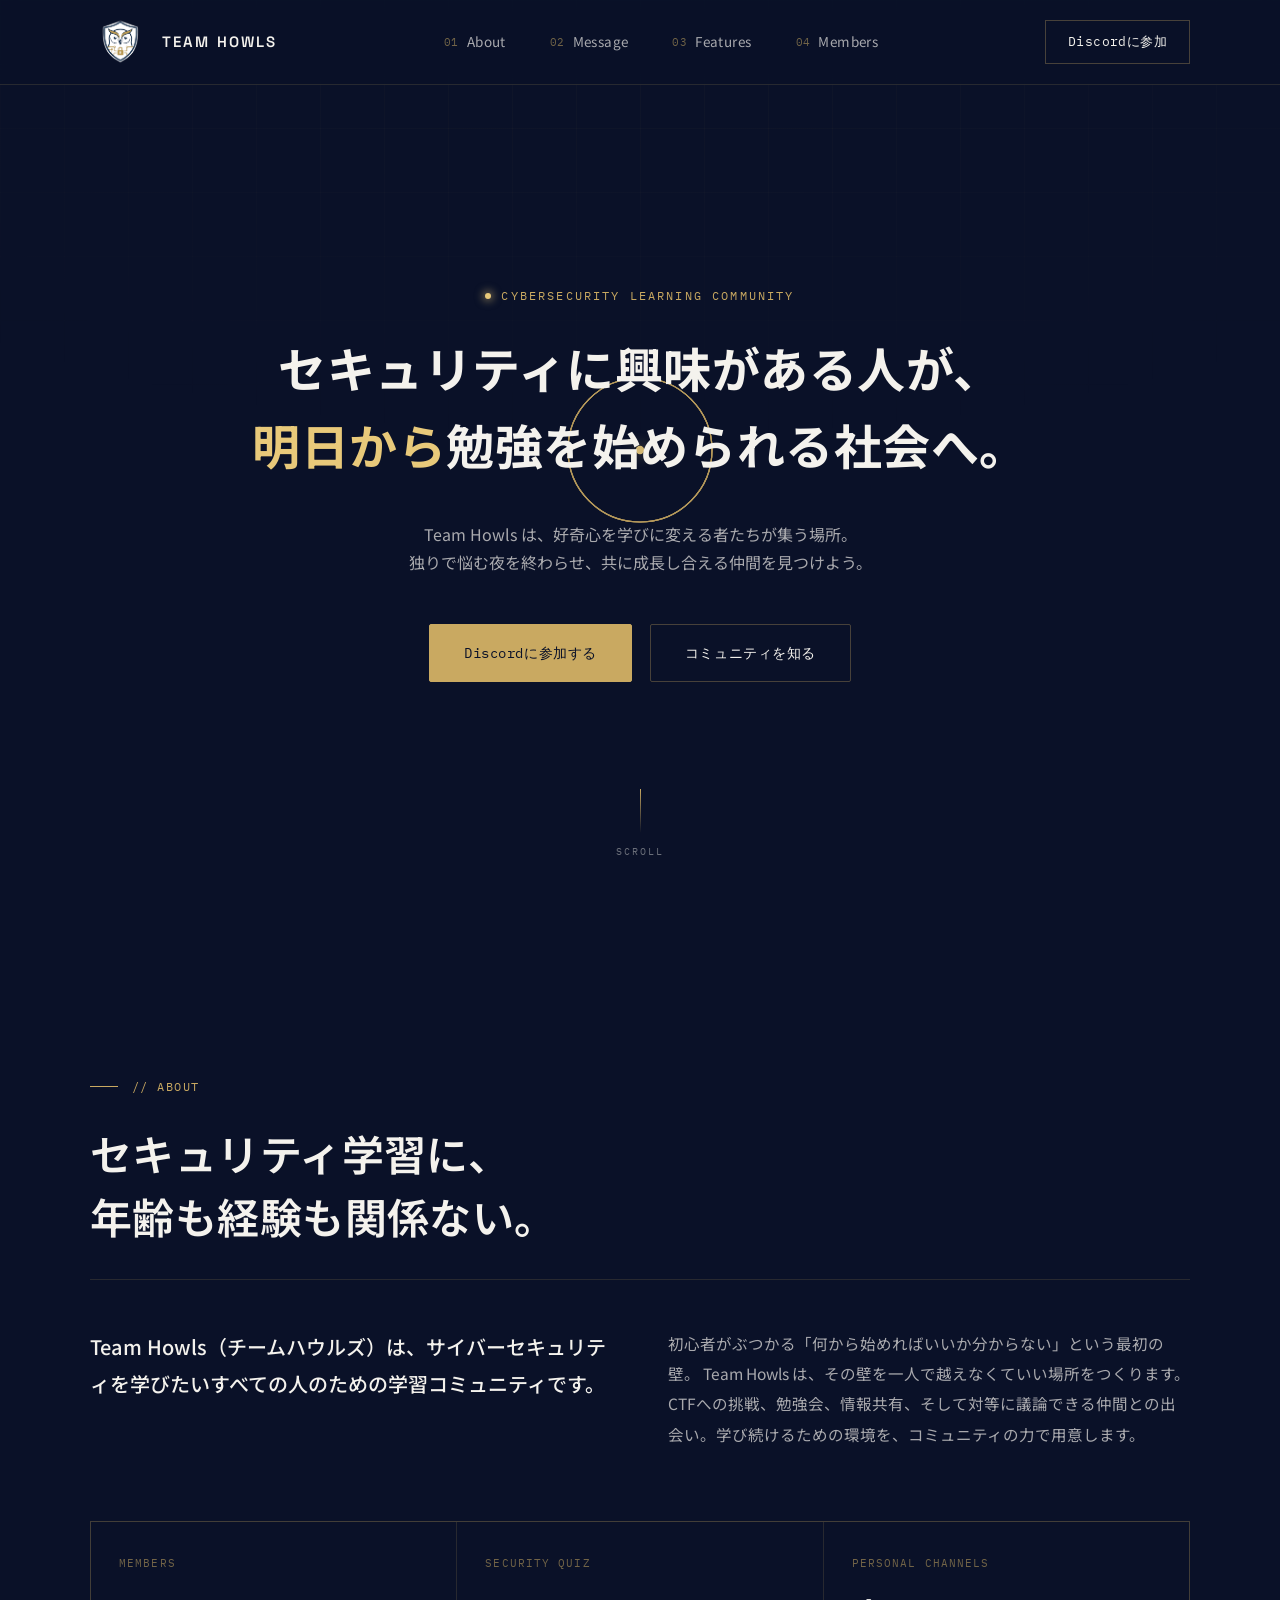
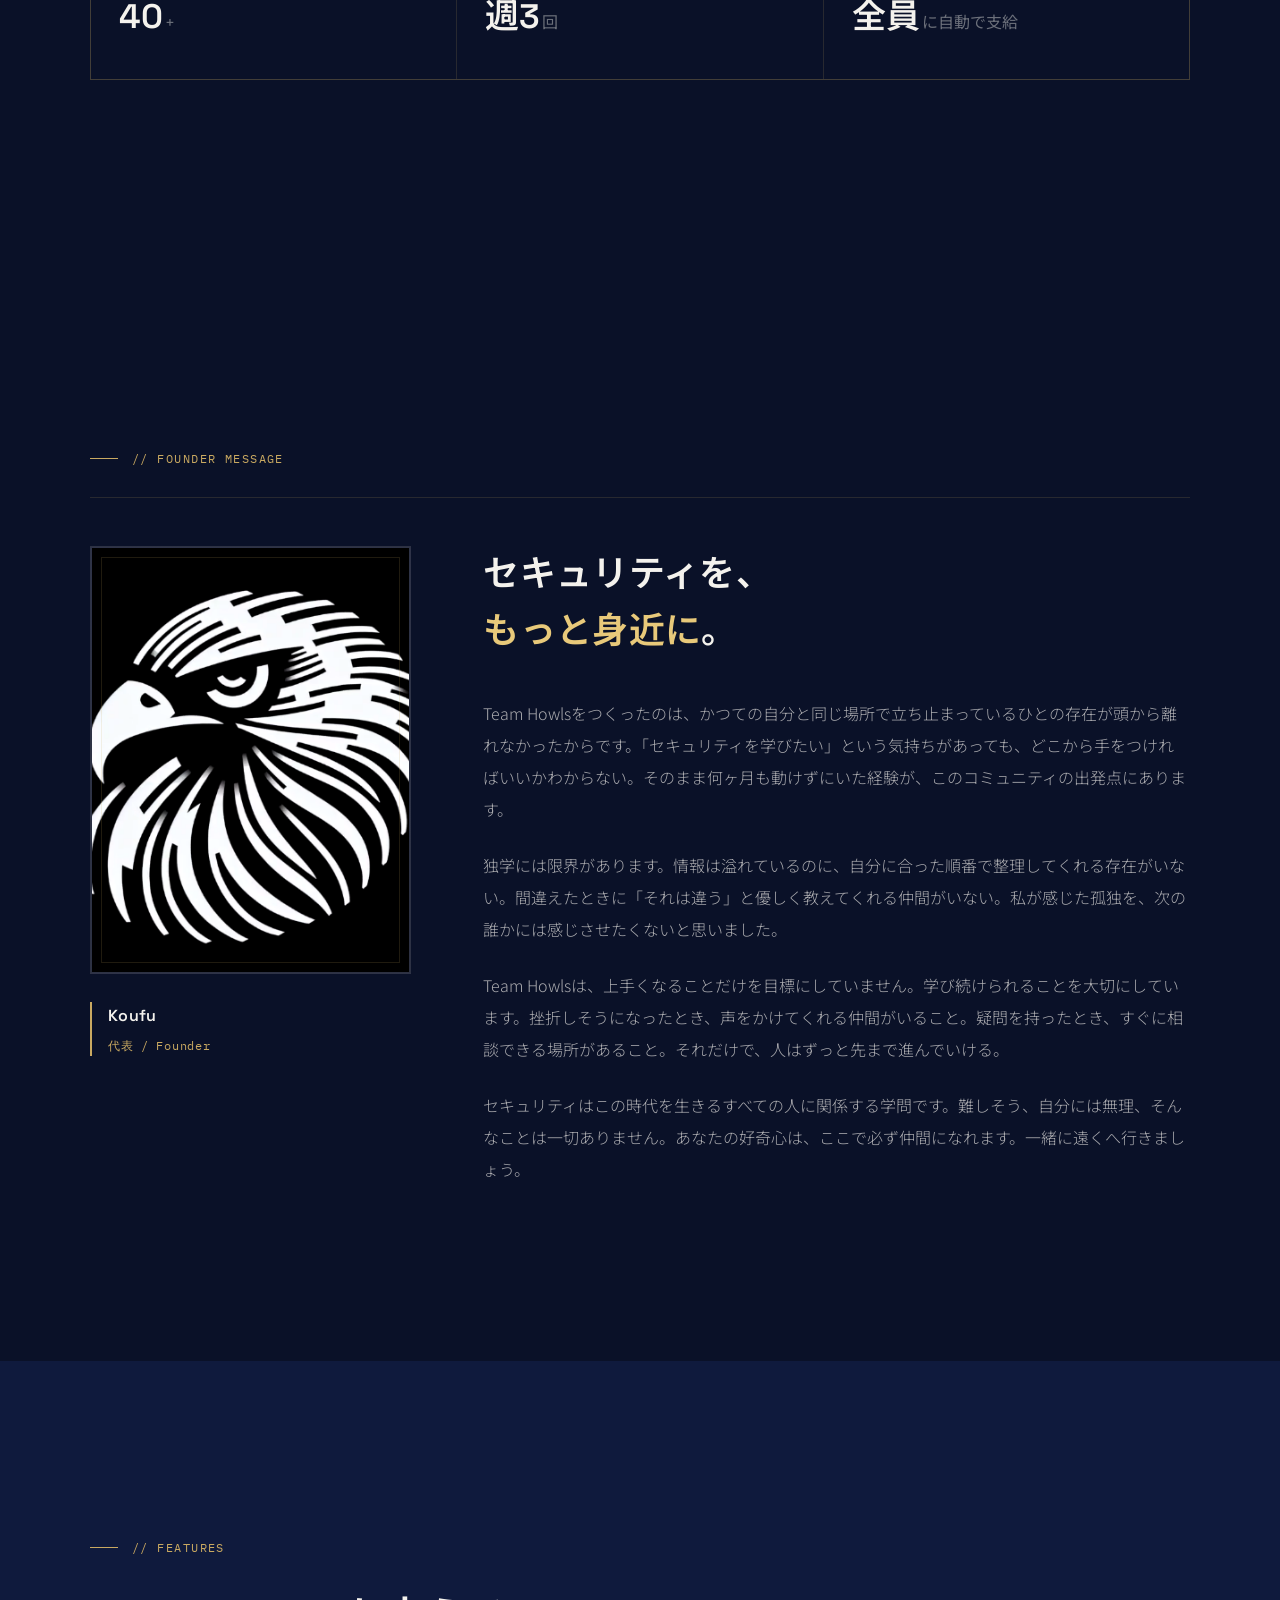
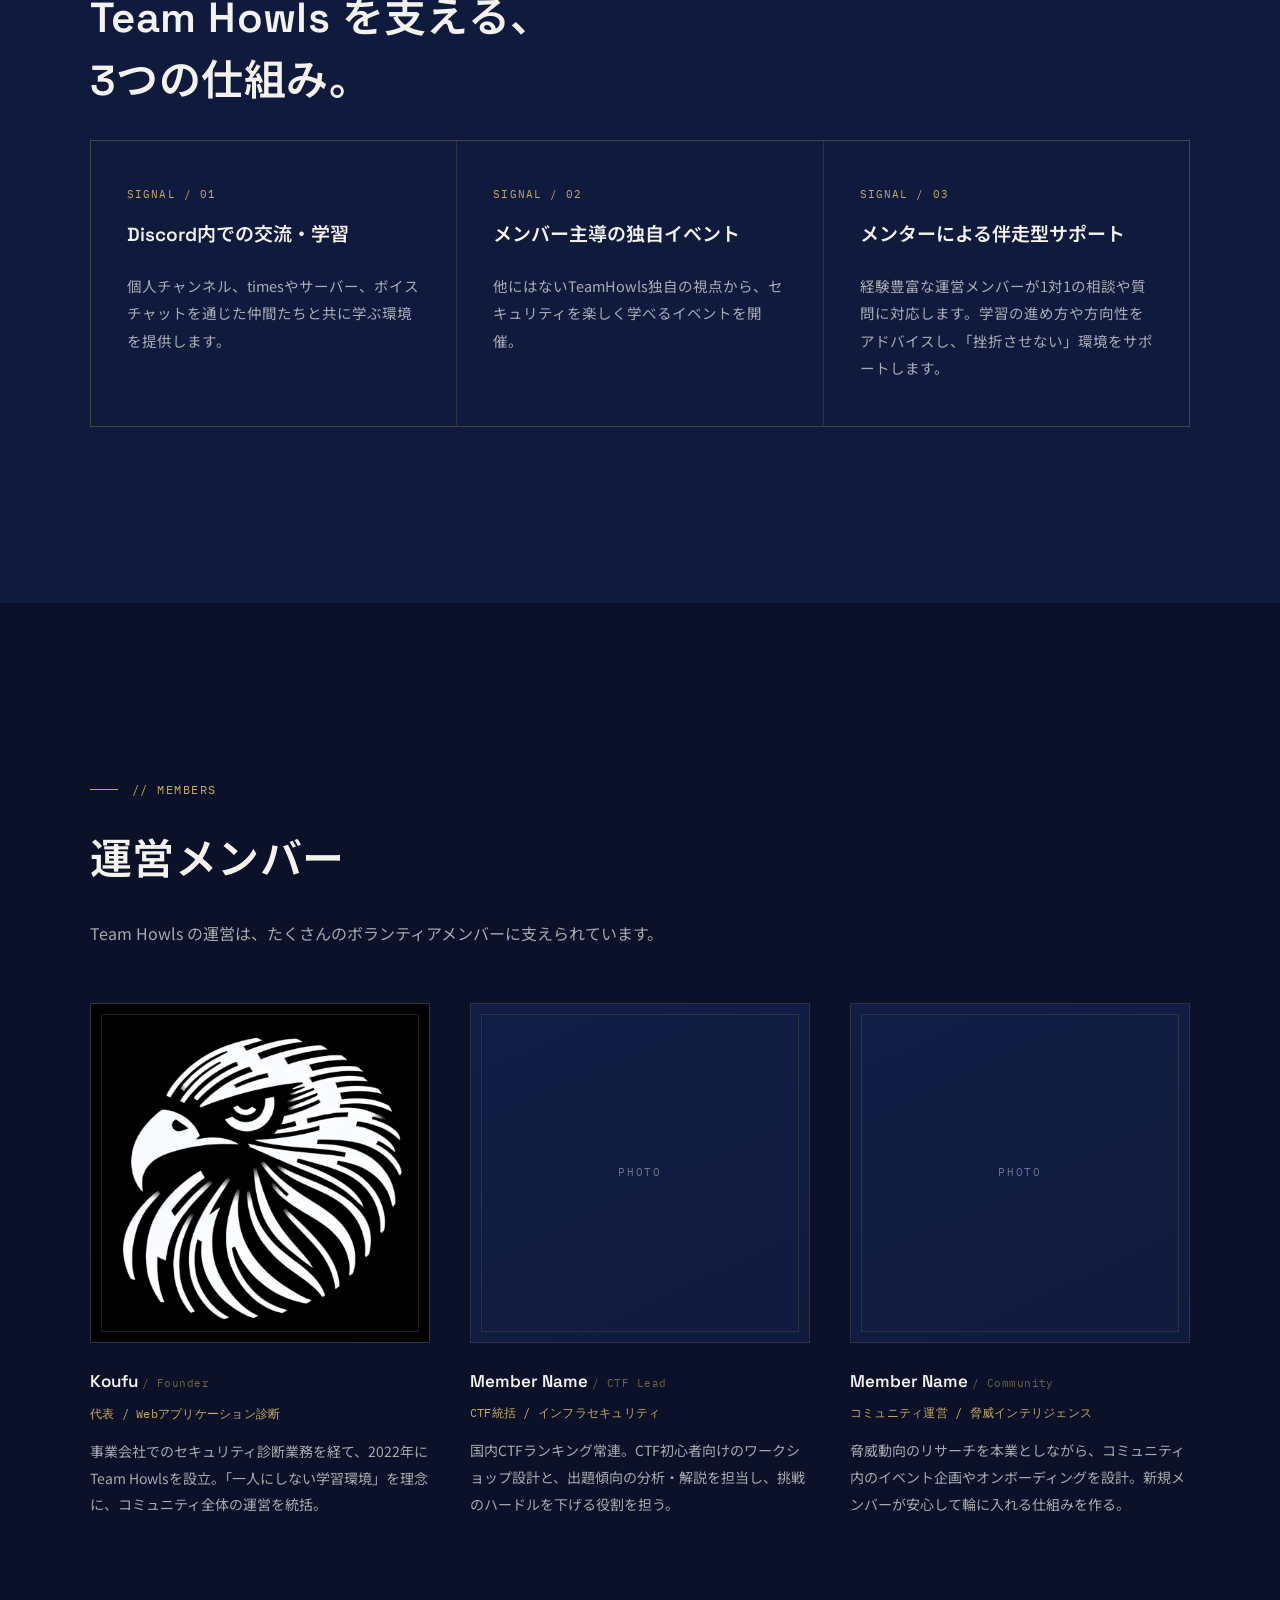
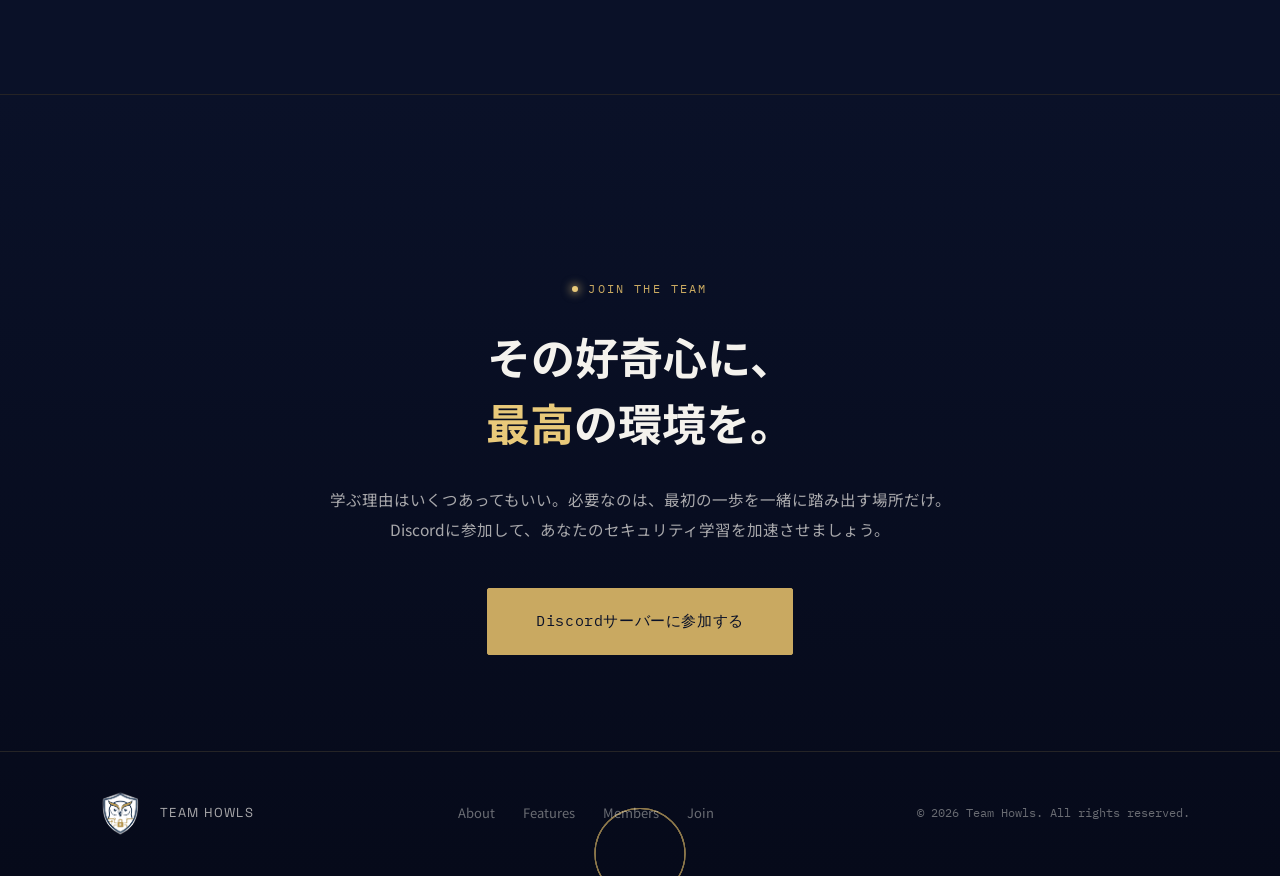
==== new.index.html @ f4ec5723 "日本語を修正" ====
<!DOCTYPE html>
<html lang="ja">
  <head>
    <meta charset="UTF-8">
    <meta name="viewport" content="width=device-width, initial-scale=1.0">
    <title>Team Howls | サイバーセキュリティ学習コミュニティ</title>
    <link rel="preconnect" href="https://fonts.googleapis.com">
    <link rel="preconnect" href="https://fonts.gstatic.com" crossorigin>
    <link href="https://fonts.googleapis.com/css2?family=Space+Grotesk:wght@400;500;600;700&family=IBM+Plex+Mono:wght@400;500&family=Noto+Sans+JP:wght@300;400;500;700&display=swap" rel="stylesheet">
    <link rel="stylesheet" href="css/new.style.css">
  </head>
<body>

<div class="grid-overlay" aria-hidden="true"></div>

<!-- ============ HEADER ============ -->
<header class="site-header">
  <div class="header-inner">
    <a href="#top" class="logo">
      <span class="logo-mark" aria-hidden="true">
        <img src="img/howls_logo.png" alt="TeamHowls Logo">
      </span>
      <span class="logo-text">TEAM HOWLS</span>
    </a>

    <nav class="main-nav" aria-label="メインナビゲーション">
      <ul>
        <li><a href="#about"><span class="nav-index">01</span>About</a></li>
        <li><a href="#founder"><span class="nav-index">02</span>Message</a></li>
        <li><a href="#features"><span class="nav-index">03</span>Features</a></li>
        <li><a href="#members"><span class="nav-index">04</span>Members</a></li>
      </ul>
    </nav>

    <a href="#join" class="header-cta">Discordに参加</a>

    <button class="nav-toggle" aria-label="メニューを開く" aria-expanded="false">
      <span></span><span></span><span></span>
    </button>
  </div>
</header>

<!-- ============ HERO ============ -->
<section class="hero" id="top">
  <div class="hero-signal" aria-hidden="true">
    <svg viewBox="0 0 800 800" preserveAspectRatio="xMidYMid meet">
      <circle class="signal-ring r1" cx="400" cy="400" r="60" />
      <circle class="signal-ring r2" cx="400" cy="400" r="60" />
      <circle class="signal-ring r3" cx="400" cy="400" r="60" />
      <circle class="signal-core" cx="400" cy="400" r="3.5" />
    </svg>
  </div>

  <div class="hero-inner">
    <p class="eyebrow"><span class="eyebrow-dot"></span>CYBERSECURITY LEARNING COMMUNITY</p>
    <h1 class="hero-copy">
      セキュリティに興味がある人が、<br>
      <span class="accent-gold">明日から</span>勉強を始められる社会へ。
    </h1>
    <p class="hero-sub">
      Team Howls は、好奇心を学びに変える者たちが集う場所。<br class="br-pc">
      独りで悩む夜を終わらせ、共に成長し合える仲間を見つけよう。
    </p>
    <div class="hero-actions">
      <a href="#join" class="btn btn-primary">Discordに参加する</a>
      <a href="#about" class="btn btn-ghost">コミュニティを知る</a>
    </div>
  </div>

  <div class="hero-scroll" aria-hidden="true">
    <span class="scroll-line"></span>
    <span class="scroll-label">SCROLL</span>
  </div>
</section>

<!-- ============ ABOUT ============ -->
<section class="section about" id="about">
  <div class="section-inner">
    <div class="section-label">
      <span class="label-line"></span>
      <span class="label-text">// ABOUT</span>
    </div>

    <h2 class="section-title">
      セキュリティ学習に、<br>年齢も経験も関係ない。
    </h2>

    <div class="about-grid">
      <div class="about-lead">
        <p>
          Team Howls（チームハウルズ）は、サイバーセキュリティを学びたいすべての人のための学習コミュニティです。
        </p>
      </div>
      <div class="about-detail">
        <p>
          初心者がぶつかる「何から始めればいいか分からない」という最初の壁。
          Team Howls は、その壁を一人で越えなくていい場所をつくります。
          CTFへの挑戦、勉強会、情報共有、そして対等に議論できる仲間との出会い。学び続けるための環境を、コミュニティの力で用意します。
        </p>
      </div>
    </div>

    <dl class="about-stats">
      <div class="stat">
        <dt>MEMBERS</dt>
        <dd>40<span class="unit">+</span></dd>
      </div>
      <div class="stat">
        <dt>SECURITY QUIZ</dt>
        <dd>週3<span class="unit">回</span></dd>
      </div>
      <div class="stat">
        <dt>PERSONAL CHANNELS</dt>
        <dd>全員<span class="unit">に自動で支給</span></dd>
      </div>
    </dl>
  </div>
</section>

<!-- ============ FOUNDER MESSAGE ============ -->
<section class="section founder" id="founder">
  <div class="section-inner">

    <!-- セクションラベル（既存の // ABOUT スタイルに統一） -->
    <div class="section-label">
      <span class="label-line"></span>
      <span class="label-text">// FOUNDER MESSAGE</span>
    </div>

    <div class="founder-grid">

      <!-- 左カラム：写真 + 署名 -->
      <div class="founder-profile">
        <div class="founder-photo" aria-hidden="true">
          <span class="founder-photo-label">
            <img src="img/HP_koufu.png" alt="Koufu" class="founder-img">
          </span>
        </div>

        <!-- 署名ブロック（名前・役職を差し替えてください） -->
        <cite class="founder-cite">
          <span class="founder-name">Koufu</span>
          <span class="founder-title">代表 / Founder</span>
        </cite>

      </div>

      <!-- 右カラム：メッセージ本文 -->
      <div class="founder-content">

        <h2 class="founder-heading">
          セキュリティを、<br>
          <span class="accent-gold">もっと身近に</span>。
        </h2>

        <div class="founder-body">
          <p>
            Team Howlsをつくったのは、かつての自分と同じ場所で立ち止まっているひとの存在が頭から離れなかったからです。「セキュリティを学びたい」という気持ちがあっても、どこから手をつければいいかわからない。そのまま何ヶ月も動けずにいた経験が、このコミュニティの出発点にあります。
          </p>
          <p>
            独学には限界があります。情報は溢れているのに、自分に合った順番で整理してくれる存在がいない。間違えたときに「それは違う」と優しく教えてくれる仲間がいない。私が感じた孤独を、次の誰かには感じさせたくないと思いました。
          </p>
          <p>
            Team Howlsは、上手くなることだけを目標にしていません。学び続けられることを大切にしています。挫折しそうになったとき、声をかけてくれる仲間がいること。疑問を持ったとき、すぐに相談できる場所があること。それだけで、人はずっと先まで進んでいける。
          </p>
          <p>
            セキュリティはこの時代を生きるすべての人に関係する学問です。難しそう、自分には無理、そんなことは一切ありません。あなたの好奇心は、ここで必ず仲間になれます。一緒に遠くへ行きましょう。
          </p>
        </div>
      </div>
    </div>
  </div>
</section>

<!-- ============ FEATURES ============ -->
<section class="section features" id="features">
  <div class="section-inner">
    <div class="section-label">
      <span class="label-line"></span>
      <span class="label-text">// FEATURES</span>
    </div>

    <h2 class="section-title">
      Team Howls を支える、<br>3つの仕組み。
    </h2>

    <div class="feature-list">

      <article class="feature-card">
        <div class="feature-head">
          <span class="feature-tag">SIGNAL / 01</span>
          <h3>Discord内での交流・学習</h3>
        </div>
        <p>
          個人チャンネル、timesやサーバー、ボイスチャットを通じた仲間たちと共に学ぶ環境を提供します。
        </p>
      </article>

      <article class="feature-card">
        <div class="feature-head">
          <span class="feature-tag">SIGNAL / 02</span>
          <h3>メンバー主導の独自イベント</h3>
        </div>
        <p>
          他にはないTeamHowls独自の視点から、セキュリティを楽しく学べるイベントを開催。
        </p>
      </article>

      <article class="feature-card">
        <div class="feature-head">
          <span class="feature-tag">SIGNAL / 03</span>
          <h3>メンターによる伴走型サポート</h3>
        </div>
        <p>
          経験豊富な運営メンバーが1対1の相談や質問に対応します。学習の進め方や方向性をアドバイスし、「挫折させない」環境をサポートします。
        </p>
      </article>

    </div>
  </div>
</section>

<!-- ============ MEMBERS ============ -->
<section class="section members" id="members">
  <div class="section-inner">
    <div class="section-label">
      <span class="label-line"></span>
      <span class="label-text">// MEMBERS</span>
    </div>

    <h2 class="section-title">
      運営メンバー
    </h2>
    <p class="section-desc">
      Team Howls の運営は、たくさんのボランティアメンバーに支えられています。
    </p>

    <div class="member-grid">

      <article class="member-card">
        <div class="member-photo" aria-hidden="true">
          <span class="photo-placeholder">
            <img src="img/HP_koufu.png" alt="Koufu">
          </span>
        </div>
        <h3 class="member-name">Koufu <span class="member-en">/ Founder</span></h3>
        <p class="member-role">代表 / Webアプリケーション診断</p>
        <p class="member-bio">
          事業会社でのセキュリティ診断業務を経て、2022年にTeam Howlsを設立。「一人にしない学習環境」を理念に、コミュニティ全体の運営を統括。
        </p>
      </article>

      <article class="member-card">
        <div class="member-photo" aria-hidden="true">
          <span class="photo-placeholder">PHOTO</span>
        </div>
        <h3 class="member-name">Member Name <span class="member-en">/ CTF Lead</span></h3>
        <p class="member-role">CTF統括 / インフラセキュリティ</p>
        <p class="member-bio">
          国内CTFランキング常連。CTF初心者向けのワークショップ設計と、出題傾向の分析・解説を担当し、挑戦のハードルを下げる役割を担う。
        </p>
      </article>

      <article class="member-card">
        <div class="member-photo" aria-hidden="true">
          <span class="photo-placeholder">PHOTO</span>
        </div>
        <h3 class="member-name">Member Name <span class="member-en">/ Community</span></h3>
        <p class="member-role">コミュニティ運営 / 脅威インテリジェンス</p>
        <p class="member-bio">
          脅威動向のリサーチを本業としながら、コミュニティ内のイベント企画やオンボーディングを設計。新規メンバーが安心して輪に入れる仕組みを作る。
        </p>
      </article>

    </div>
  </div>
</section>

<!-- ============ CTA / FOOTER ============ -->
<footer class="cta-footer" id="join">
  <div class="cta-signal" aria-hidden="true">
    <svg viewBox="0 0 800 400" preserveAspectRatio="xMidYMid meet">
      <circle class="signal-ring r1" cx="400" cy="380" r="40" />
      <circle class="signal-ring r2" cx="400" cy="380" r="40" />
      <circle class="signal-ring r3" cx="400" cy="380" r="40" />
    </svg>
  </div>

  <div class="cta-inner">
    <p class="eyebrow"><span class="eyebrow-dot"></span>JOIN THE TEAM</p>
    <h2 class="cta-title">
      その好奇心に、<br>
      <span class="accent-gold">最高</span>の環境を。
    </h2>
    <p class="cta-desc">
      学ぶ理由はいくつあってもいい。必要なのは、最初の一歩を一緒に踏み出す場所だけ。Discordに参加して、あなたのセキュリティ学習を加速させましょう。
    </p>
    <a href="#" class="btn btn-primary btn-large">Discordサーバーに参加する</a>
  </div>

  <div class="footer-bottom">
    <div class="footer-bottom-inner">
      <div class="footer-logo">
        <span class="logo-mark" aria-hidden="true">
          <img src="img/howls_logo.png" alt="TeamHowls Logo">
        </span>
        <span>TEAM HOWLS</span>
      </div>

      <nav class="footer-nav" aria-label="フッターナビゲーション">
        <a href="#about">About</a>
        <a href="#features">Features</a>
        <a href="#members">Members</a>
        <a href="#join">Join</a>
      </nav>

      <p class="footer-copy">© 2026 Team Howls. All rights reserved.</p>
    </div>
  </div>
</footer>

</body>
</html>
---- css/new.style.css ----
/* =====================================================
   Team Howls — Stylesheet
   Theme: deep navy + refined gold / corporate-cyber
   ===================================================== */

:root {
  --navy-deep: #0A1128;
  --navy-mid: #0F1A3D;
  --navy-card: #121d44;
  --gold: #C9A961;
  --gold-bright: #E8C97A;
  --gold-dim: rgba(201, 169, 97, 0.55);
  --line: rgba(201, 169, 97, 0.16);
  --line-strong: rgba(201, 169, 97, 0.32);
  --white: #F4F2ED;
  --white-dim: rgba(244, 242, 237, 0.68);
  --white-faint: rgba(244, 242, 237, 0.42);

  --font-display: "Space Grotesk", "Noto Sans JP", sans-serif;
  --font-body: "Noto Sans JP", "Space Grotesk", sans-serif;
  --font-mono: "IBM Plex Mono", monospace;

  --max-width: 1180px;
  --section-pad: clamp(96px, 14vw, 176px);
}

/* ---------- Reset ---------- */
*, *::before, *::after { box-sizing: border-box; }
html { scroll-behavior: smooth; }

body {
  margin: 0;
  background: var(--navy-deep);
  color: var(--white);
  font-family: var(--font-body);
  font-weight: 400;
  line-height: 1.75;
  -webkit-font-smoothing: antialiased;
  overflow-x: hidden;
}

h1, h2, h3, h4 { margin: 0; font-family: var(--font-display); }
p { margin: 0; }
ul { margin: 0; padding: 0; list-style: none; }
a { color: inherit; text-decoration: none; }
img { max-width: 100%; display: block; }
button { font-family: inherit; background: none; border: none; cursor: pointer; }

::selection { background: var(--gold-dim); color: var(--navy-deep); }

:focus-visible {
  outline: 1.5px solid var(--gold-bright);
  outline-offset: 4px;
}

/* ---------- Background grid texture ---------- */
.grid-overlay {
  position: fixed;
  inset: 0;
  z-index: 0;
  pointer-events: none;
  background-image:
    linear-gradient(rgba(201, 169, 97, 0.045) 1px, transparent 1px),
    linear-gradient(90deg, rgba(201, 169, 97, 0.045) 1px, transparent 1px);
  background-size: 64px 64px;
  mask-image: radial-gradient(ellipse 100% 60% at 50% 0%, rgba(0,0,0,0.9), transparent 85%);
}

/* ---------- Shared layout helpers ---------- */
.section-inner {
  max-width: var(--max-width);
  margin: 0 auto;
  padding: 0 40px;
  position: relative;
  z-index: 1;
}

.section { padding: var(--section-pad) 0; position: relative; }

.section-label {
  display: flex;
  align-items: center;
  gap: 14px;
  margin-bottom: 28px;
}
.label-line {
  width: 28px;
  height: 1px;
  background: var(--gold);
}
.label-text {
  font-family: var(--font-mono);
  font-size: 12px;
  letter-spacing: 0.12em;
  color: var(--gold);
}

.section-title {
  font-size: clamp(28px, 4vw, 42px);
  font-weight: 600;
  letter-spacing: 0.01em;
  line-height: 1.5;
  color: var(--white);
  margin-bottom: 28px;
}

.section-desc {
  max-width: 640px;
  color: var(--white-dim);
  font-size: 16px;
  margin-bottom: 56px;
}

.accent-gold { color: var(--gold-bright); }

.eyebrow {
  display: inline-flex;
  align-items: center;
  gap: 10px;
  font-family: var(--font-mono);
  font-size: 12px;
  letter-spacing: 0.18em;
  color: var(--gold);
  margin-bottom: 28px;
}
.eyebrow-dot {
  width: 6px;
  height: 6px;
  border-radius: 50%;
  background: var(--gold-bright);
  box-shadow: 0 0 8px 2px rgba(232, 201, 122, 0.55);
}

/* ---------- Buttons ---------- */
.btn {
  display: inline-flex;
  align-items: center;
  justify-content: center;
  padding: 16px 34px;
  font-size: 14px;
  font-family: var(--font-mono);
  letter-spacing: 0.04em;
  border-radius: 2px;
  transition: border-color 0.25s ease, background 0.25s ease, color 0.25s ease, transform 0.25s ease;
}

.btn-primary {
  background: var(--gold);
  color: var(--navy-deep);
  border: 1px solid var(--gold);
}
.btn-primary:hover {
  background: var(--gold-bright);
  border-color: var(--gold-bright);
  transform: translateY(-1px);
}

.btn-ghost {
  border: 1px solid var(--line-strong);
  color: var(--white);
}
.btn-ghost:hover {
  border-color: var(--gold);
  color: var(--gold-bright);
}

.btn-large {
  padding: 19px 48px;
  font-size: 15px;
}

/* =====================================================
   HEADER
   ===================================================== */
.site-header {
  position: fixed;
  top: 0;
  left: 0;
  right: 0;
  z-index: 50;
  background: rgba(10, 17, 40, 0.78);
  backdrop-filter: blur(10px);
  border-bottom: 1px solid var(--line);
}

.header-inner {
  max-width: var(--max-width);
  margin: 0 auto;
  padding: 0 40px;
  height: 84px;
  display: flex;
  align-items: center;
  justify-content: space-between;
  gap: 32px;
}

.logo {
  display: flex;
  align-items: center;
  gap: 12px;
  color: var(--white);
}

.logo-mark { 
  width: 60px;
  height: 60px;
  color: var(--gold); 
  display: inline-flex; 
}

.logo-text {
  font-family: var(--font-display);
  font-weight: 600;
  font-size: 15px;
  letter-spacing: 0.14em;
}

.main-nav { flex: 1; display: flex; justify-content: center; }
.main-nav ul { display: flex; gap: 44px; }
.main-nav a {
  display: flex;
  align-items: center;
  gap: 8px;
  font-size: 13.5px;
  letter-spacing: 0.03em;
  color: var(--white-dim);
  transition: color 0.2s ease;
}
.main-nav a:hover { color: var(--gold-bright); }
.nav-index {
  font-family: var(--font-mono);
  font-size: 10.5px;
  color: var(--gold-dim);
}

.header-cta {
  border: 1px solid var(--line-strong);
  padding: 10px 22px;
  font-size: 13px;
  font-family: var(--font-mono);
  letter-spacing: 0.03em;
  white-space: nowrap;
  transition: border-color 0.2s ease, color 0.2s ease;
}
.header-cta:hover { border-color: var(--gold); color: var(--gold-bright); }

.nav-toggle {
  display: none;
  flex-direction: column;
  gap: 5px;
  padding: 8px;
}
.nav-toggle span {
  width: 22px;
  height: 1px;
  background: var(--white);
}

/* =====================================================
   HERO
   ===================================================== */
.hero {
  position: relative;
  min-height: 100vh;
  display: flex;
  align-items: center;
  justify-content: center;
  padding: 140px 40px 80px;
  overflow: hidden;
}

.hero-signal {
  position: absolute;
  inset: 0;
  display: flex;
  align-items: center;
  justify-content: center;
  z-index: 0;
  opacity: 0.9;
}
.hero-signal svg {
  width: min(960px, 130vw);
  height: auto;
}

.signal-ring {
  fill: none;
  stroke: var(--gold);
  stroke-width: 1;
  transform-origin: center;
}
.signal-core {
  fill: var(--gold-bright);
  filter: drop-shadow(0 0 6px rgba(232, 201, 122, 0.8));
}

.r1 { animation: howl-pulse 6s ease-out infinite; }
.r2 { animation: howl-pulse 6s ease-out infinite; animation-delay: 2s; }
.r3 { animation: howl-pulse 6s ease-out infinite; animation-delay: 4s; }

@keyframes howl-pulse {
  0%   { r: 50px;  opacity: 0.55; stroke-width: 1.2; }
  70%  { opacity: 0.08; }
  100% { r: 380px; opacity: 0; stroke-width: 0.4; }
}

.hero-inner {
  position: relative;
  z-index: 1;
  max-width: 880px;
  text-align: center;
}

.hero-copy {
  font-size: clamp(28px, 5vw, 48px);
  font-weight: 700;
  line-height: 1.6;
  letter-spacing: 0.01em;
  color: var(--white);
  margin-bottom: 32px;
}

.hero-sub {
  font-size: 16px;
  color: var(--white-dim);
  max-width: 560px;
  margin: 0 auto 48px;
}

.hero-actions {
  display: flex;
  gap: 18px;
  justify-content: center;
  flex-wrap: wrap;
}

.hero-scroll {
  position: absolute;
  bottom: 40px;
  left: 50%;
  transform: translateX(-50%);
  display: flex;
  flex-direction: column;
  align-items: center;
  gap: 10px;
  z-index: 1;
}
.scroll-line {
  width: 1px;
  height: 44px;
  background: linear-gradient(to bottom, var(--gold), transparent);
}
.scroll-label {
  font-family: var(--font-mono);
  font-size: 10px;
  letter-spacing: 0.2em;
  color: var(--white-faint);
}

/* =====================================================
   ABOUT
   ===================================================== */
.about-grid {
  display: grid;
  grid-template-columns: 1fr 1fr;
  gap: 56px;
  margin-bottom: 72px;
  padding-top: 8px;
  border-top: 1px solid var(--line);
  padding-top: 48px;
}

.about-lead p {
  font-size: 20px;
  font-weight: 500;
  color: var(--white);
  line-height: 1.85;
}

.about-detail p {
  font-size: 15.5px;
  color: var(--white-dim);
  line-height: 1.95;
}

.about-stats {
  display: grid;
  grid-template-columns: repeat(3, 1fr);
  gap: 1px;
  background: var(--line);
  border: 1px solid var(--line);
}
.stat {
  background: var(--navy-deep);
  padding: 32px 28px;
}
.stat dt {
  font-family: var(--font-mono);
  font-size: 11px;
  letter-spacing: 0.1em;
  color: var(--gold-dim);
  margin-bottom: 14px;
}
.stat dd {
  margin: 0;
  font-family: var(--font-display);
  font-size: clamp(26px, 3vw, 34px);
  font-weight: 600;
  color: var(--white);
}
.stat .unit {
  font-size: 16px;
  color: var(--white-faint);
  margin-left: 2px;
  font-weight: 400;
}

/* =====================================================
   FEATURES
   ===================================================== */
.features { background: var(--navy-mid); }

.feature-list {
  display: grid;
  grid-template-columns: repeat(3, 1fr);
  gap: 1px;
  background: var(--line);
  border: 1px solid var(--line);
}

.feature-card {
  background: var(--navy-mid);
  padding: 44px 36px;
  transition: background 0.3s ease;
}
.feature-card:hover { background: var(--navy-card); }

.feature-head { margin-bottom: 22px; }

.feature-tag {
  display: block;
  font-family: var(--font-mono);
  font-size: 11px;
  letter-spacing: 0.1em;
  color: var(--gold);
  margin-bottom: 16px;
}

.feature-card h3 {
  font-size: 19px;
  font-weight: 600;
  color: var(--white);
  line-height: 1.55;
}

.feature-card p {
  font-size: 14.5px;
  color: var(--white-dim);
  line-height: 1.9;
}

/* =====================================================
   MEMBERS
   ===================================================== */
.member-grid {
  display: grid;
  grid-template-columns: repeat(3, 1fr);
  gap: 40px;
}

.member-card { display: flex; flex-direction: column; }

.member-photo {
  width: 100%;
  aspect-ratio: 1 / 1;
  background: linear-gradient(155deg, var(--navy-card), var(--navy-mid));
  border: 1px solid var(--line);
  display: flex;
  align-items: center;
  justify-content: center;
  margin-bottom: 24px;
  position: relative;
}
.member-photo::before {
  content: "";
  position: absolute;
  inset: 10px;
  border: 1px solid var(--line);
}
.photo-placeholder {
  font-family: var(--font-mono);
  font-size: 11px;
  letter-spacing: 0.15em;
  color: var(--white-faint);
}

.member-name {
  font-size: 17px;
  font-weight: 600;
  color: var(--white);
  margin-bottom: 6px;
}
.member-en {
  font-family: var(--font-mono);
  font-size: 11px;
  font-weight: 400;
  color: var(--gold-dim);
  letter-spacing: 0.04em;
}

.member-role {
  font-family: var(--font-mono);
  font-size: 12px;
  color: var(--gold);
  margin-bottom: 14px;
  letter-spacing: 0.02em;
}

.member-bio {
  font-size: 14px;
  color: var(--white-dim);
  line-height: 1.9;
}

/* =====================================================
   CTA / FOOTER
   ===================================================== */
.cta-footer {
  position: relative;
  background: linear-gradient(180deg, var(--navy-deep) 0%, #060a1a 100%);
  border-top: 1px solid var(--line);
  overflow: hidden;
}

.cta-signal {
  position: absolute;
  inset: 0;
  display: flex;
  align-items: flex-end;
  justify-content: center;
  z-index: 0;
  opacity: 0.7;
}
.cta-signal svg { width: min(900px, 140vw); height: auto; }

.cta-inner {
  position: relative;
  z-index: 1;
  max-width: 720px;
  margin: 0 auto;
  padding: var(--section-pad) 40px 96px;
  text-align: center;
}

.cta-title {
  font-size: clamp(28px, 4.4vw, 44px);
  font-weight: 700;
  line-height: 1.5;
  color: var(--white);
  margin-bottom: 26px;
}

.cta-desc {
  font-size: 15.5px;
  color: var(--white-dim);
  margin-bottom: 44px;
  line-height: 1.9;
}

.footer-bottom {
  position: relative;
  z-index: 1;
  border-top: 1px solid var(--line);
}
.footer-bottom-inner {
  max-width: var(--max-width);
  margin: 0 auto;
  padding: 32px 40px;
  display: flex;
  align-items: center;
  justify-content: space-between;
  gap: 24px;
  flex-wrap: wrap;
}

.footer-logo {
  display: flex;
  align-items: center;
  gap: 10px;
  font-family: var(--font-display);
  font-size: 13px;
  letter-spacing: 0.1em;
  color: var(--white-dim);
}
.footer-logo .logo-mark { color: var(--gold-dim); }

.footer-nav { display: flex; gap: 28px; }
.footer-nav a {
  font-size: 13px;
  color: var(--white-faint);
  transition: color 0.2s ease;
}
.footer-nav a:hover { color: var(--gold-bright); }

.footer-copy {
  font-family: var(--font-mono);
  font-size: 11.5px;
  color: var(--white-faint);
}

/* =====================================================
   RESPONSIVE
   ===================================================== */
@media (max-width: 980px) {
  .about-grid { grid-template-columns: 1fr; gap: 28px; }
  .feature-list { grid-template-columns: 1fr; }
  .member-grid { grid-template-columns: 1fr; gap: 48px; max-width: 360px; margin: 0 auto; }
  .about-stats { grid-template-columns: 1fr; }
}

@media (max-width: 860px) {
  .main-nav { display: none; }
  .header-cta { display: none; }
  .nav-toggle { display: flex; }
  .header-inner { justify-content: space-between; }
}

@media (max-width: 600px) {
  .section-inner { padding: 0 24px; }
  .header-inner { padding: 0 24px; }
  .hero { padding: 120px 24px 72px; }
  .hero-actions { flex-direction: column; width: 100%; }
  .hero-actions .btn { width: 100%; }
  .footer-bottom-inner { flex-direction: column; text-align: center; }
  .cta-inner { padding: var(--section-pad) 24px 72px; }
}

/* ---------- Reduced motion ---------- */
@media (prefers-reduced-motion: reduce) {
  html { scroll-behavior: auto; }
  .signal-ring { animation: none; opacity: 0.25; }
}

/* =====================================================
   FOUNDER MESSAGE
   代表メッセージセクション
   ===================================================== */

/* セクション背景：Aboutと同じ navy-deep で自然に続く */
.founder {
  /* 上下の区切りを About / Features と揃える */
}

/* 2カラムグリッド：PC = 写真側(1) + 本文側(2.2)、モバイル = 縦積み */
.founder-grid {
  display: grid;
  grid-template-columns: 1fr 2.2fr;
  gap: 72px;
  align-items: start;
  border-top: 1px solid var(--line);
  padding-top: 48px;
}

/* ---- 左カラム：写真 + 署名 ---- */
.founder-profile {
  display: flex;
  flex-direction: column;
  gap: 28px;
  position: sticky;   /* スクロール時に写真が追従（PCのみ） */
  top: 120px;
}

/* 写真プレースホルダー */
.founder-photo {
  width: 100%;
  aspect-ratio: 3 / 4;         /* 縦長の人物写真比率 */
  background: linear-gradient(155deg, var(--navy-card), var(--navy-mid));
  border: 1px solid var(--line);
  display: flex;
  align-items: center;
  justify-content: center;
  position: relative;
}
/* 内枠の装飾線（member-cardと統一） */
.founder-photo::before {
  content: "";
  position: absolute;
  inset: 10px;
  border: 1px solid var(--line);
}
.founder-photo-label {
  font-family: var(--font-mono);
  font-size: 11px;
  letter-spacing: 0.15em;
  color: var(--white-faint);
}

/* 実際の写真を使う場合のスタイル */
.founder-img {
  width: 100%;
  aspect-ratio: 3 / 4;
  object-fit: cover;
  object-position: center top;
  display: block;
  border: 1px solid var(--line);
}

/* 署名ブロック */
.founder-cite {
  font-style: normal;
  display: flex;
  flex-direction: column;
  gap: 6px;
  border-left: 2px solid var(--gold);
  padding-left: 16px;
}
.founder-name {
  font-family: var(--font-display);
  font-size: 16px;
  font-weight: 600;
  color: var(--white);
  letter-spacing: 0.02em;
}
.founder-title {
  font-family: var(--font-mono);
  font-size: 11.5px;
  letter-spacing: 0.06em;
  color: var(--gold);
}

/* ---- 右カラム：本文 ---- */
.founder-content {
  display: flex;
  flex-direction: column;
  gap: 36px;
}

/* セクション内見出し（hero-copy より小さく、落ち着いたトーン） */
.founder-heading {
  font-size: clamp(24px, 3.2vw, 36px);
  font-weight: 600;
  line-height: 1.6;
  letter-spacing: 0.01em;
  color: var(--white);
}

/* 本文エリア：段落間隔・行間を読みやすく設定 */
.founder-body {
  display: flex;
  flex-direction: column;
  gap: 24px;   /* 段落間の余白 */
}
.founder-body p {
  font-size: 16px;
  line-height: 2.0;    /* 読み疲れしない行間 */
  color: var(--white-dim);
  font-weight: 300;
}

/* スクロールフェードイン
   JS不要・CSSアニメーションのみで控えめなフェードを実現
   （Intersection Observer でクラスを付与する場合はここを参照） */
.founder-grid {
  animation: founder-fadein 0.9s ease both;
  animation-play-state: running;
}
@keyframes founder-fadein {
  from { opacity: 0; transform: translateY(18px); }
  to   { opacity: 1; transform: translateY(0); }
}

/* prefers-reduced-motion：アニメーション無効化 */
@media (prefers-reduced-motion: reduce) {
  .founder-grid { animation: none; }
}

/* ---- レスポンシブ：980px以下で縦積みに ---- */
@media (max-width: 980px) {
  .founder-grid {
    grid-template-columns: 1fr;
    gap: 44px;
  }
  /* モバイルでは写真を正方形寄りに */
  .founder-photo,
  .founder-img {
    aspect-ratio: 4 / 3;
    max-height: 320px;
  }
  /* sticky解除（縦積み時は不要） */
  .founder-profile {
    position: static;
    flex-direction: row;   /* モバイルでは写真と署名を横並び */
    align-items: flex-end;
    gap: 24px;
  }
  .founder-photo,
  .founder-img {
    width: 140px;
    min-width: 140px;
    aspect-ratio: 1 / 1;   /* モバイル小サイズは正方形 */
    max-height: none;
  }
}

@media (max-width: 600px) {
  .founder-profile {
    flex-direction: column;   /* 極小画面では再び縦積み */
    align-items: flex-start;
  }
  .founder-photo,
  .founder-img {
    width: 100%;
    min-width: unset;
    aspect-ratio: 3 / 2;
  }
  .founder-body p {
    font-size: 15px;
  }
}
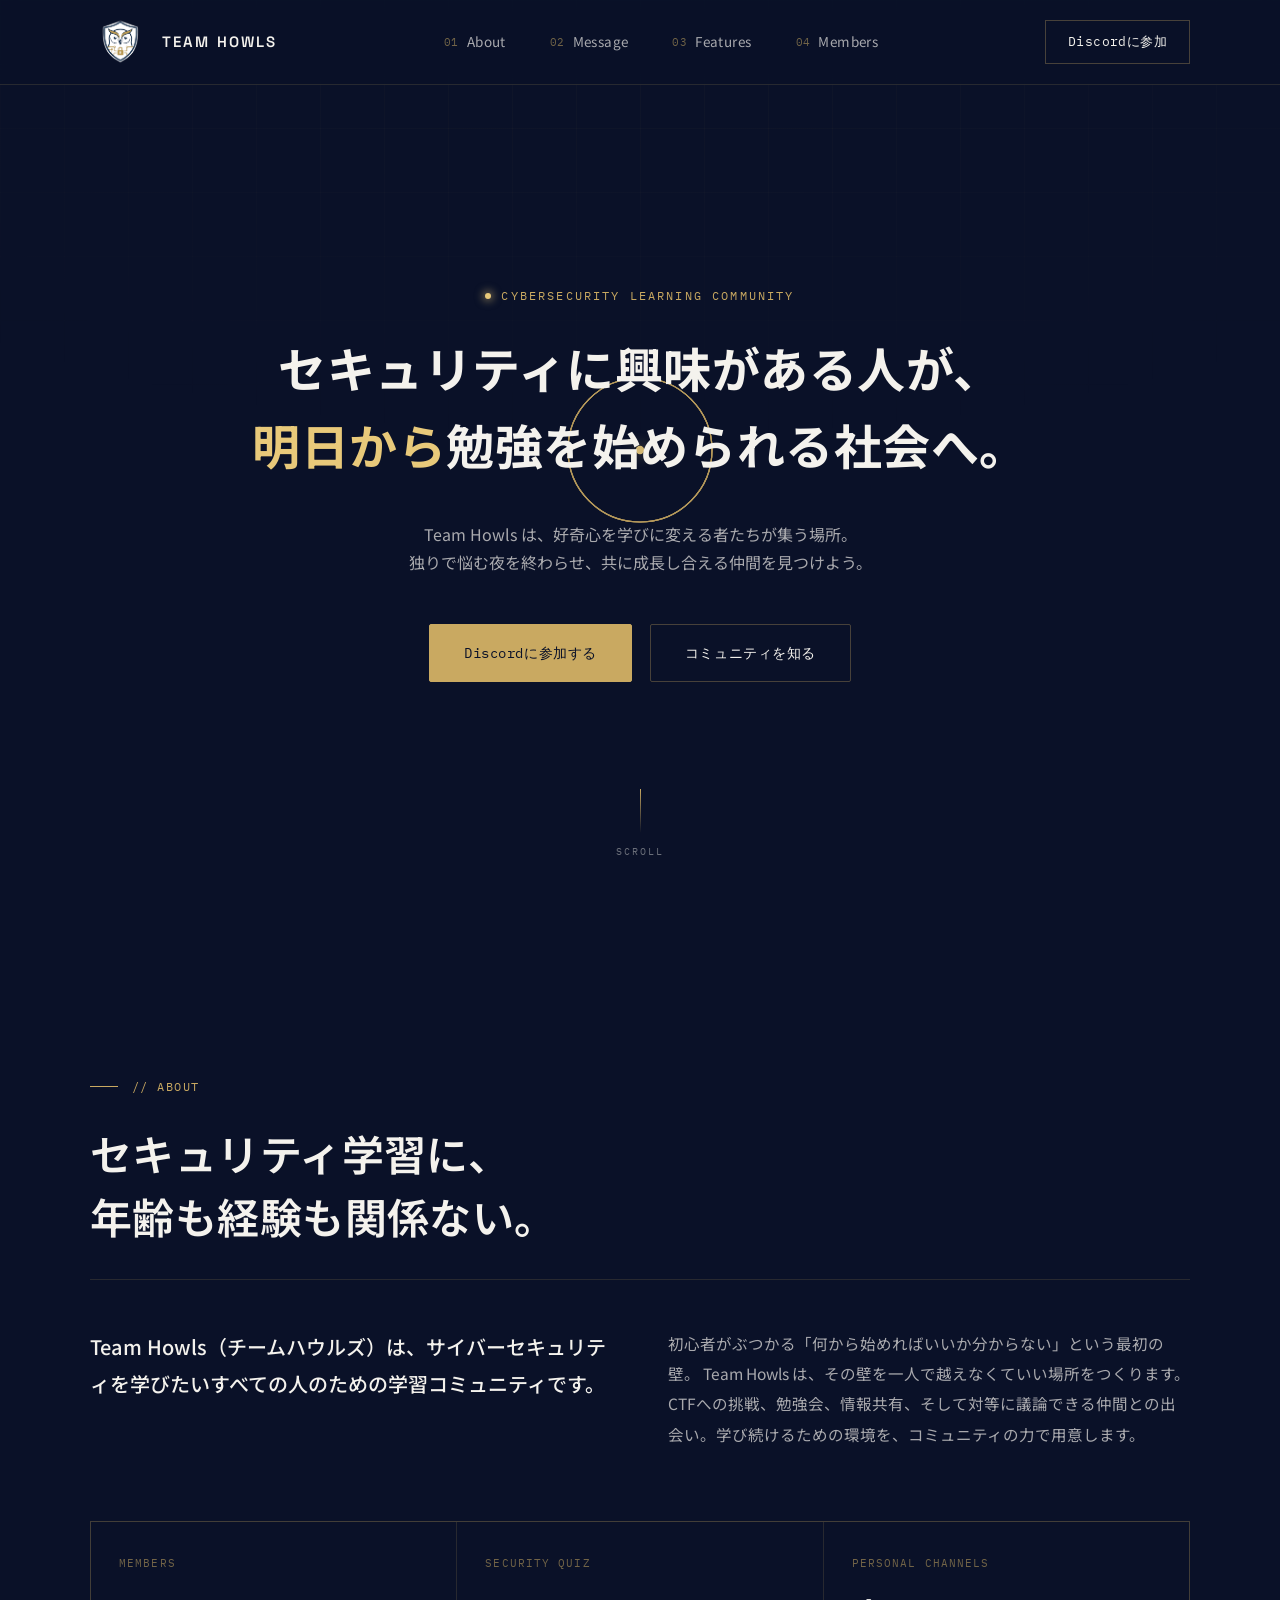
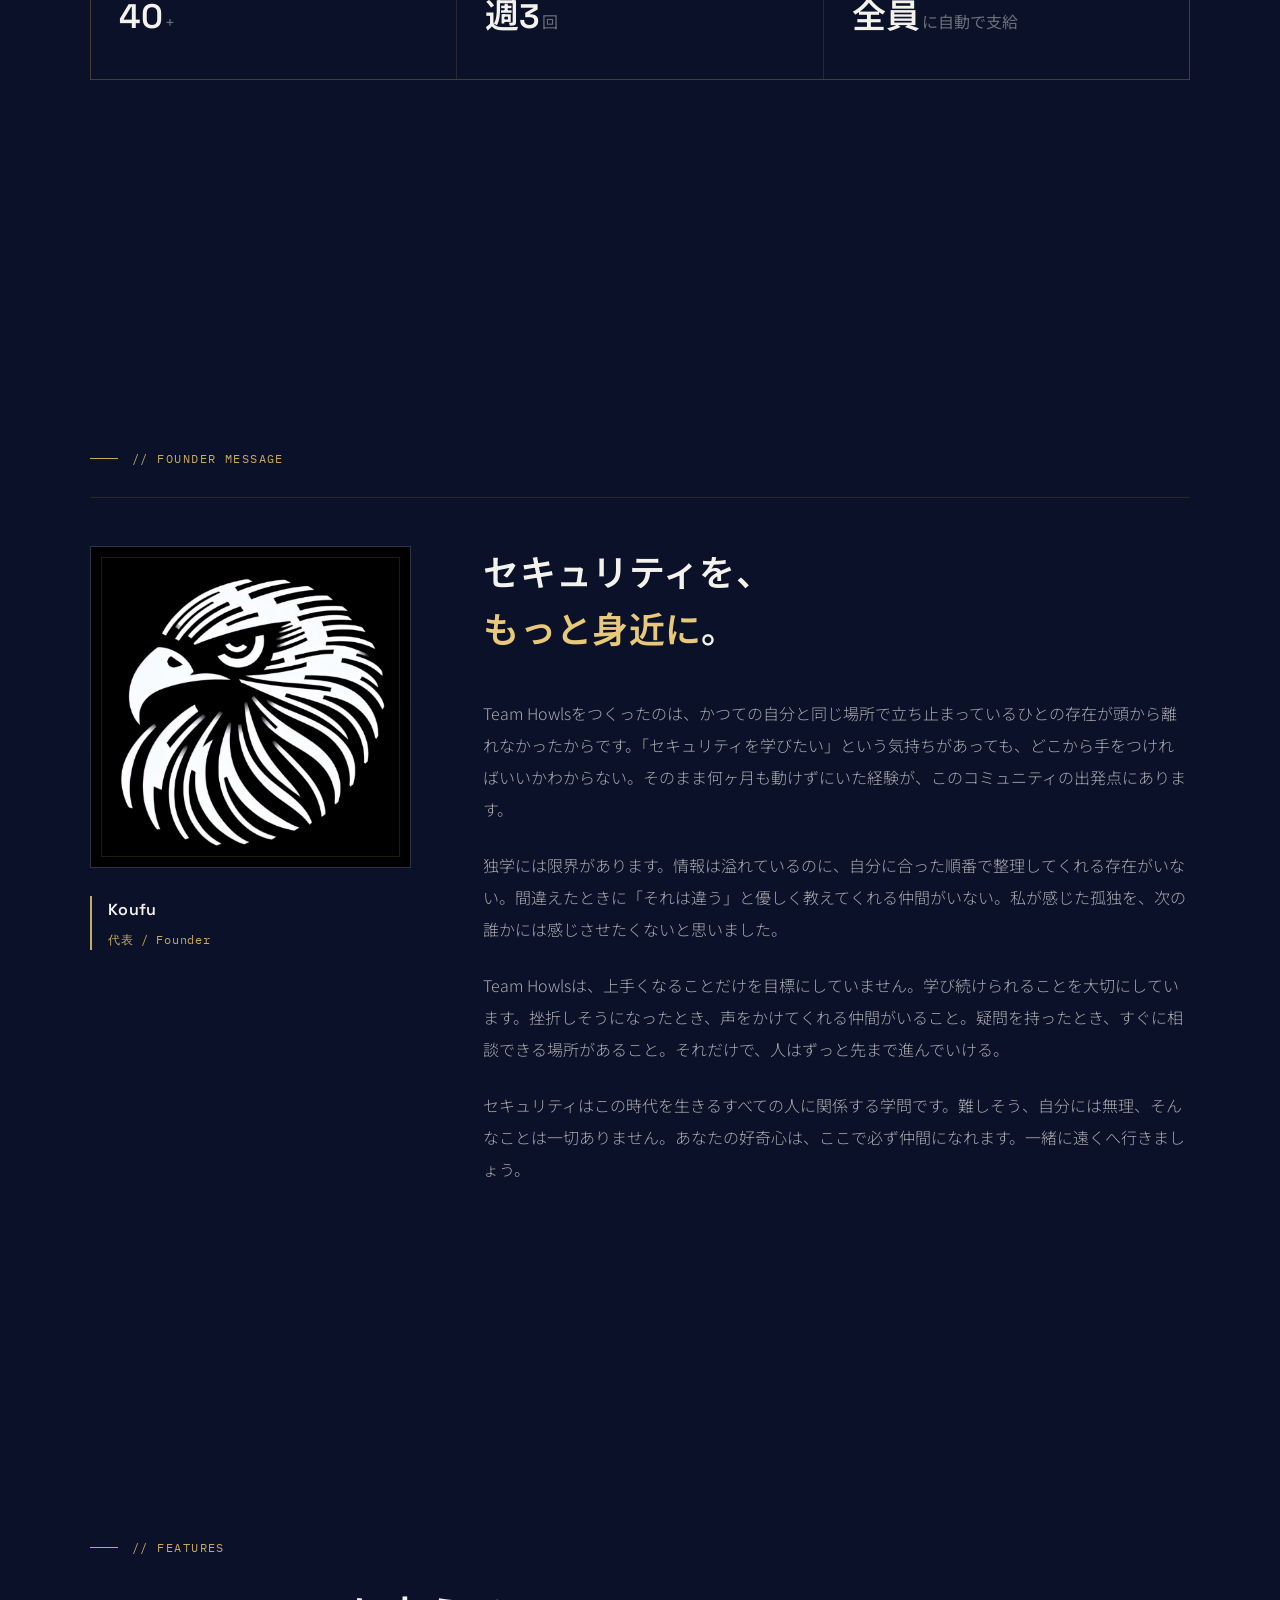
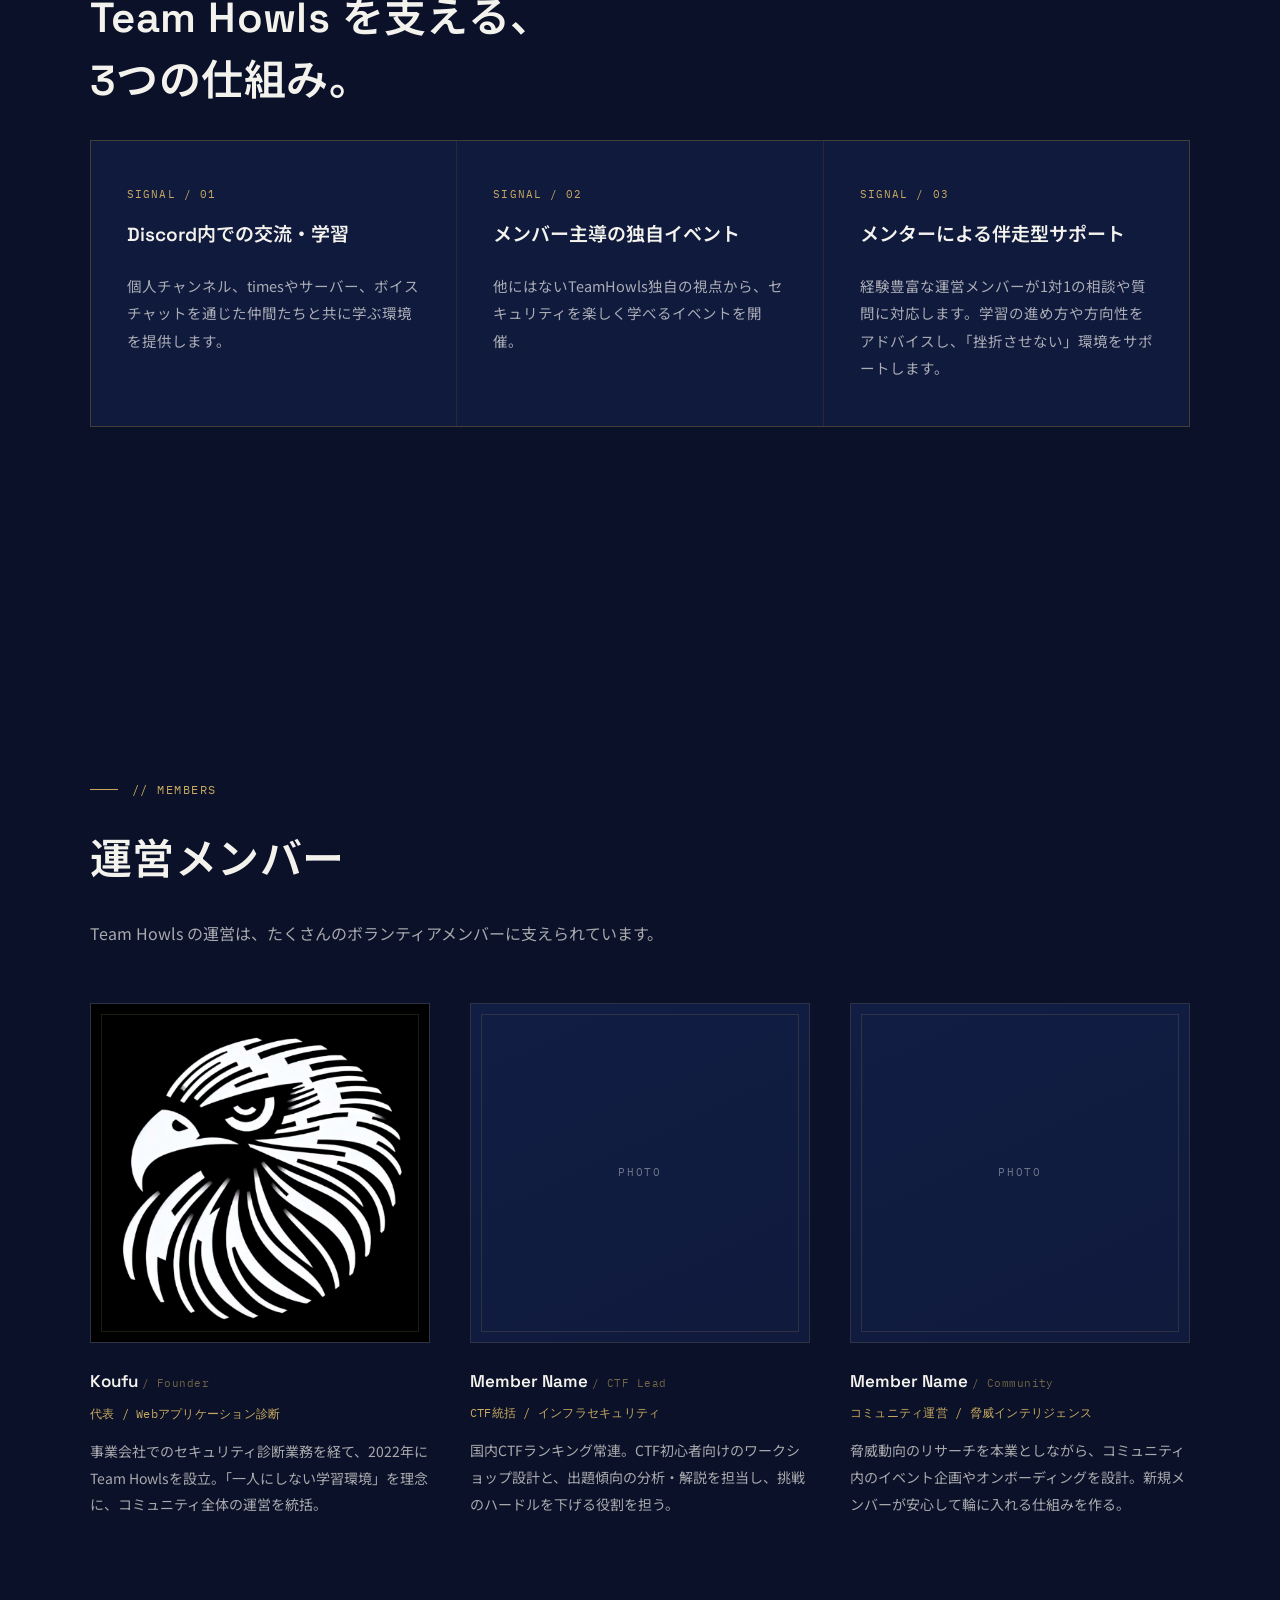
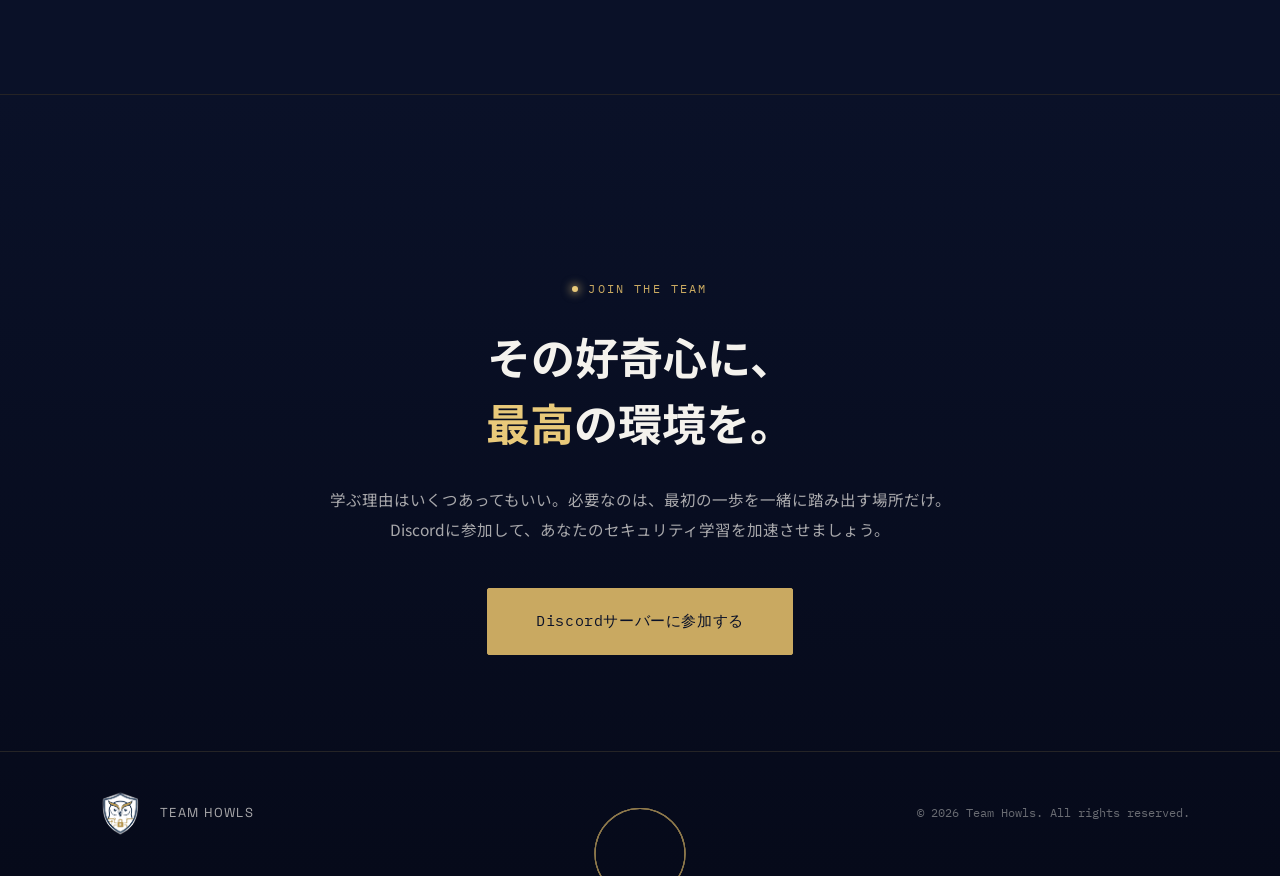
==== commit a6ddf881: "スタイルを調整" ====
--- a/new.index.html
+++ b/new.index.html
@@ -29,13 +29,16 @@
         <li><a href="#founder"><span class="nav-index">02</span>Message</a></li>
         <li><a href="#features"><span class="nav-index">03</span>Features</a></li>
         <li><a href="#members"><span class="nav-index">04</span>Members</a></li>
+        <li class="nav-join"><a href="#join"><span class="nav-index">05</span>Join</a></li>
       </ul>
     </nav>
 
     <a href="#join" class="header-cta">Discordに参加</a>
 
     <button class="nav-toggle" aria-label="メニューを開く" aria-expanded="false">
-      <span></span><span></span><span></span>
+      <span></span>
+      <span></span>
+      <span></span>
     </button>
   </div>
 </header>
@@ -307,17 +310,19 @@
         <span>TEAM HOWLS</span>
       </div>
 
-      <nav class="footer-nav" aria-label="フッターナビゲーション">
-        <a href="#about">About</a>
-        <a href="#features">Features</a>
-        <a href="#members">Members</a>
-        <a href="#join">Join</a>
-      </nav>
-
       <p class="footer-copy">© 2026 Team Howls. All rights reserved.</p>
     </div>
   </div>
 </footer>
-
+<script>
+  const navToggle = document.querySelector('.nav-toggle');
+  const mainNav = document.querySelector('.main-nav');
+
+  // ハンバーガーメニューをクリックした時の処理
+  navToggle.addEventListener('click', () => {
+    mainNav.classList.toggle('is-active');
+    navToggle.classList.toggle('is-active');
+  });
+</script>
 </body>
 </html>
--- a/css/new.style.css
+++ b/css/new.style.css
@@ -244,6 +244,9 @@
 }
 .header-cta:hover { border-color: var(--gold); color: var(--gold-bright); }
 
+/* PCでは非表示 */
+.main-nav .nav-join { display: none; }
+
 .nav-toggle {
   display: none;
   flex-direction: column;
@@ -418,8 +421,6 @@
 /* =====================================================
    FEATURES
    ===================================================== */
-.features { background: var(--navy-mid); }
-
 .feature-list {
   display: grid;
   grid-template-columns: repeat(3, 1fr);
@@ -620,8 +621,51 @@
 
 @media (max-width: 860px) {
   .main-nav { display: none; }
+  .main-nav.is-active {
+    display: block;
+    position: absolute;
+    top: 84px;
+    left: 0;
+    width: 100%;
+    background: rgba(10,17,40,.98);
+    border-top: 1px solid var(--line);
+  }
+
+  .main-nav.is-active ul {
+    display: flex;
+    flex-direction: column;
+    gap: 0;
+  }
+
+  .main-nav.is-active li {
+    border-bottom: 1px solid var(--line);
+  }
+
+  .main-nav.is-active a {
+    display: block;
+    padding: 18px 24px;
+  }
+
   .header-cta { display: none; }
+
+  .main-nav .nav-join { display: list-item; }
+
   .nav-toggle { display: flex; }
+
+  .nav-toggle.is-active span:nth-child(1) {
+    transform: translateY(6px) rotate(45deg);
+  }
+  .nav-toggle.is-active span:nth-child(2) {
+    opacity: 0;
+  }
+  .nav-toggle.is-active span:nth-child(3) {
+    transform: translateY(-6px) rotate(-45deg);
+  }
+
+  .nav-toggle span{
+    transition: transform .3s, opacity .3s;
+  }
+
   .header-inner { justify-content: space-between; }
 }
 
@@ -646,11 +690,6 @@
    代表メッセージセクション
    ===================================================== */
 
-/* セクション背景：Aboutと同じ navy-deep で自然に続く */
-.founder {
-  /* 上下の区切りを About / Features と揃える */
-}
-
 /* 2カラムグリッド：PC = 写真側(1) + 本文側(2.2)、モバイル = 縦積み */
 .founder-grid {
   display: grid;
@@ -673,7 +712,7 @@
 /* 写真プレースホルダー */
 .founder-photo {
   width: 100%;
-  aspect-ratio: 3 / 4;         /* 縦長の人物写真比率 */
+  aspect-ratio: 1 / 1;         /* 縦長の人物写真比率 */
   background: linear-gradient(155deg, var(--navy-card), var(--navy-mid));
   border: 1px solid var(--line);
   display: flex;
@@ -695,16 +734,6 @@
   color: var(--white-faint);
 }
 
-/* 実際の写真を使う場合のスタイル */
-.founder-img {
-  width: 100%;
-  aspect-ratio: 3 / 4;
-  object-fit: cover;
-  object-position: center top;
-  display: block;
-  border: 1px solid var(--line);
-}
-
 /* 署名ブロック */
 .founder-cite {
   font-style: normal;
@@ -789,14 +818,13 @@
   /* sticky解除（縦積み時は不要） */
   .founder-profile {
     position: static;
-    flex-direction: row;   /* モバイルでは写真と署名を横並び */
+    flex-direction: row;    /*モバイルでは写真と署名を横並び */
     align-items: flex-end;
     gap: 24px;
   }
   .founder-photo,
   .founder-img {
-    width: 140px;
-    min-width: 140px;
+    width: min(320px, 100%);
     aspect-ratio: 1 / 1;   /* モバイル小サイズは正方形 */
     max-height: none;
   }
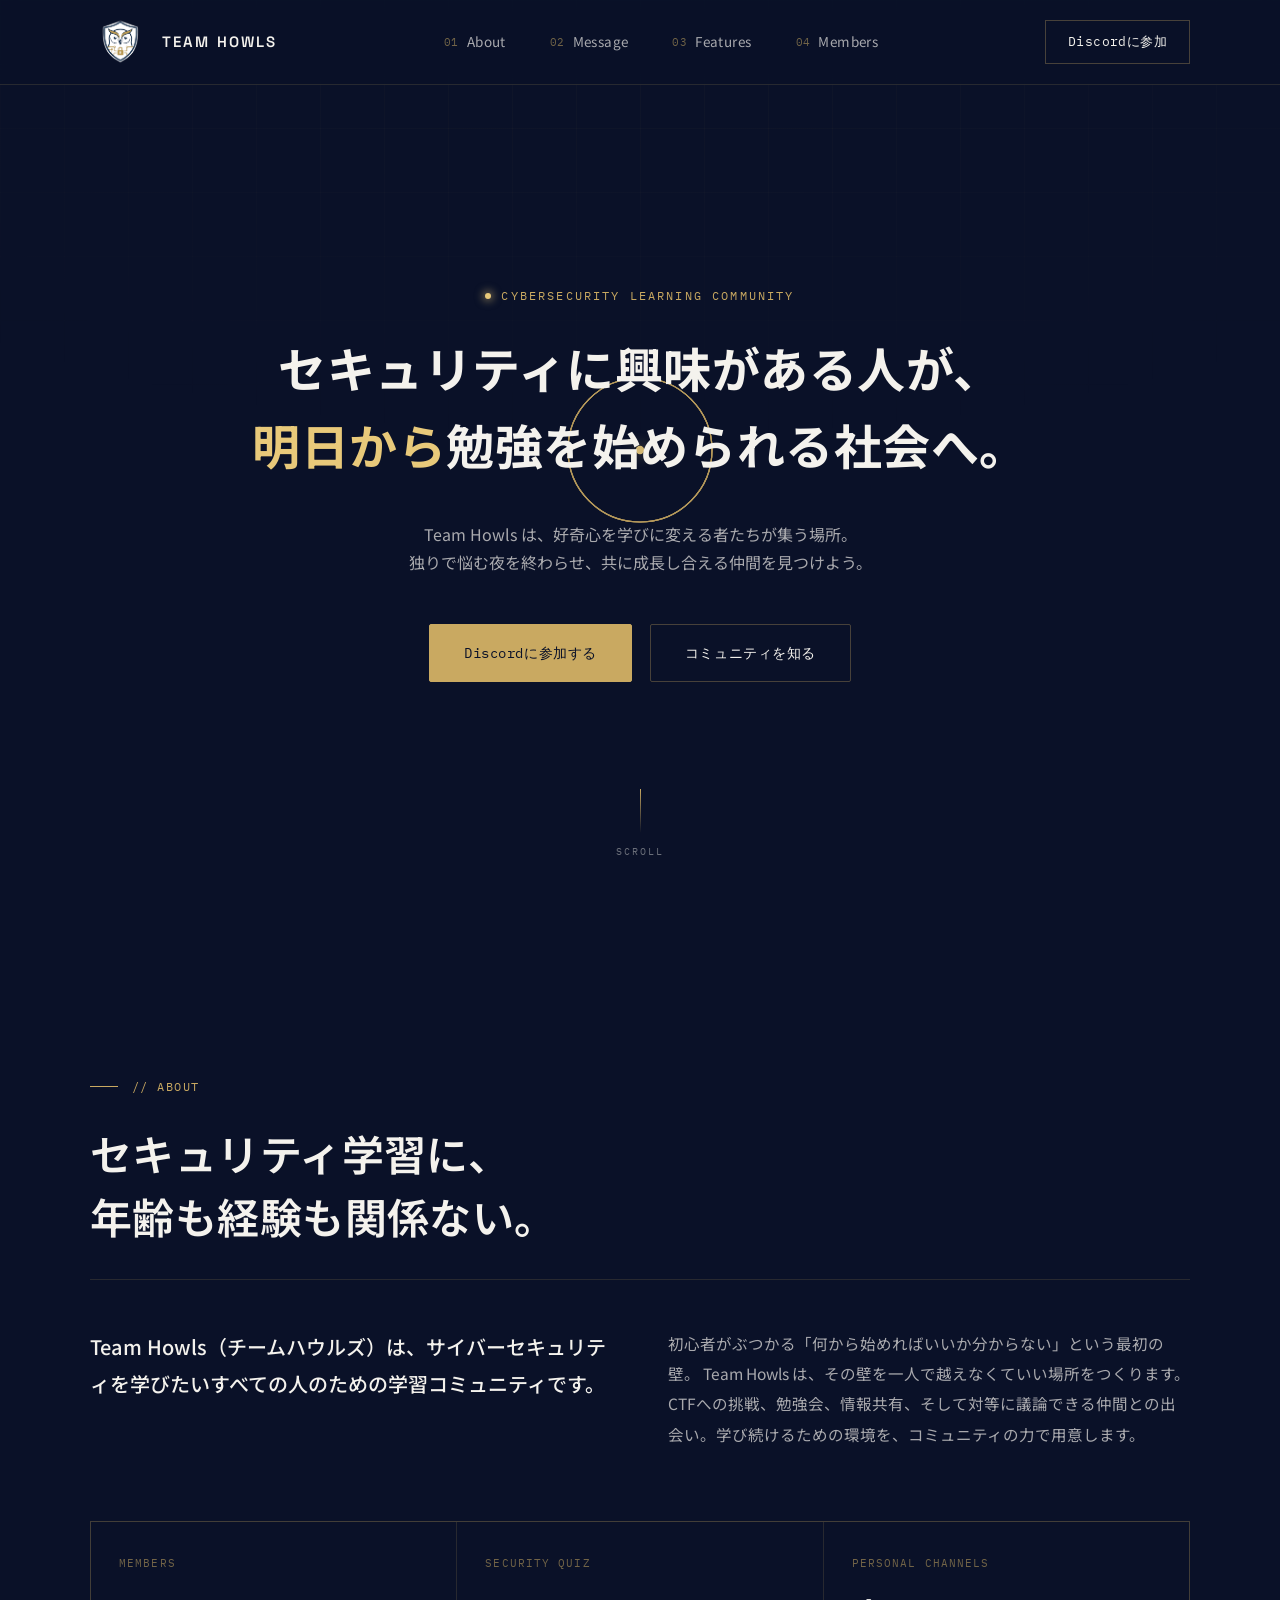
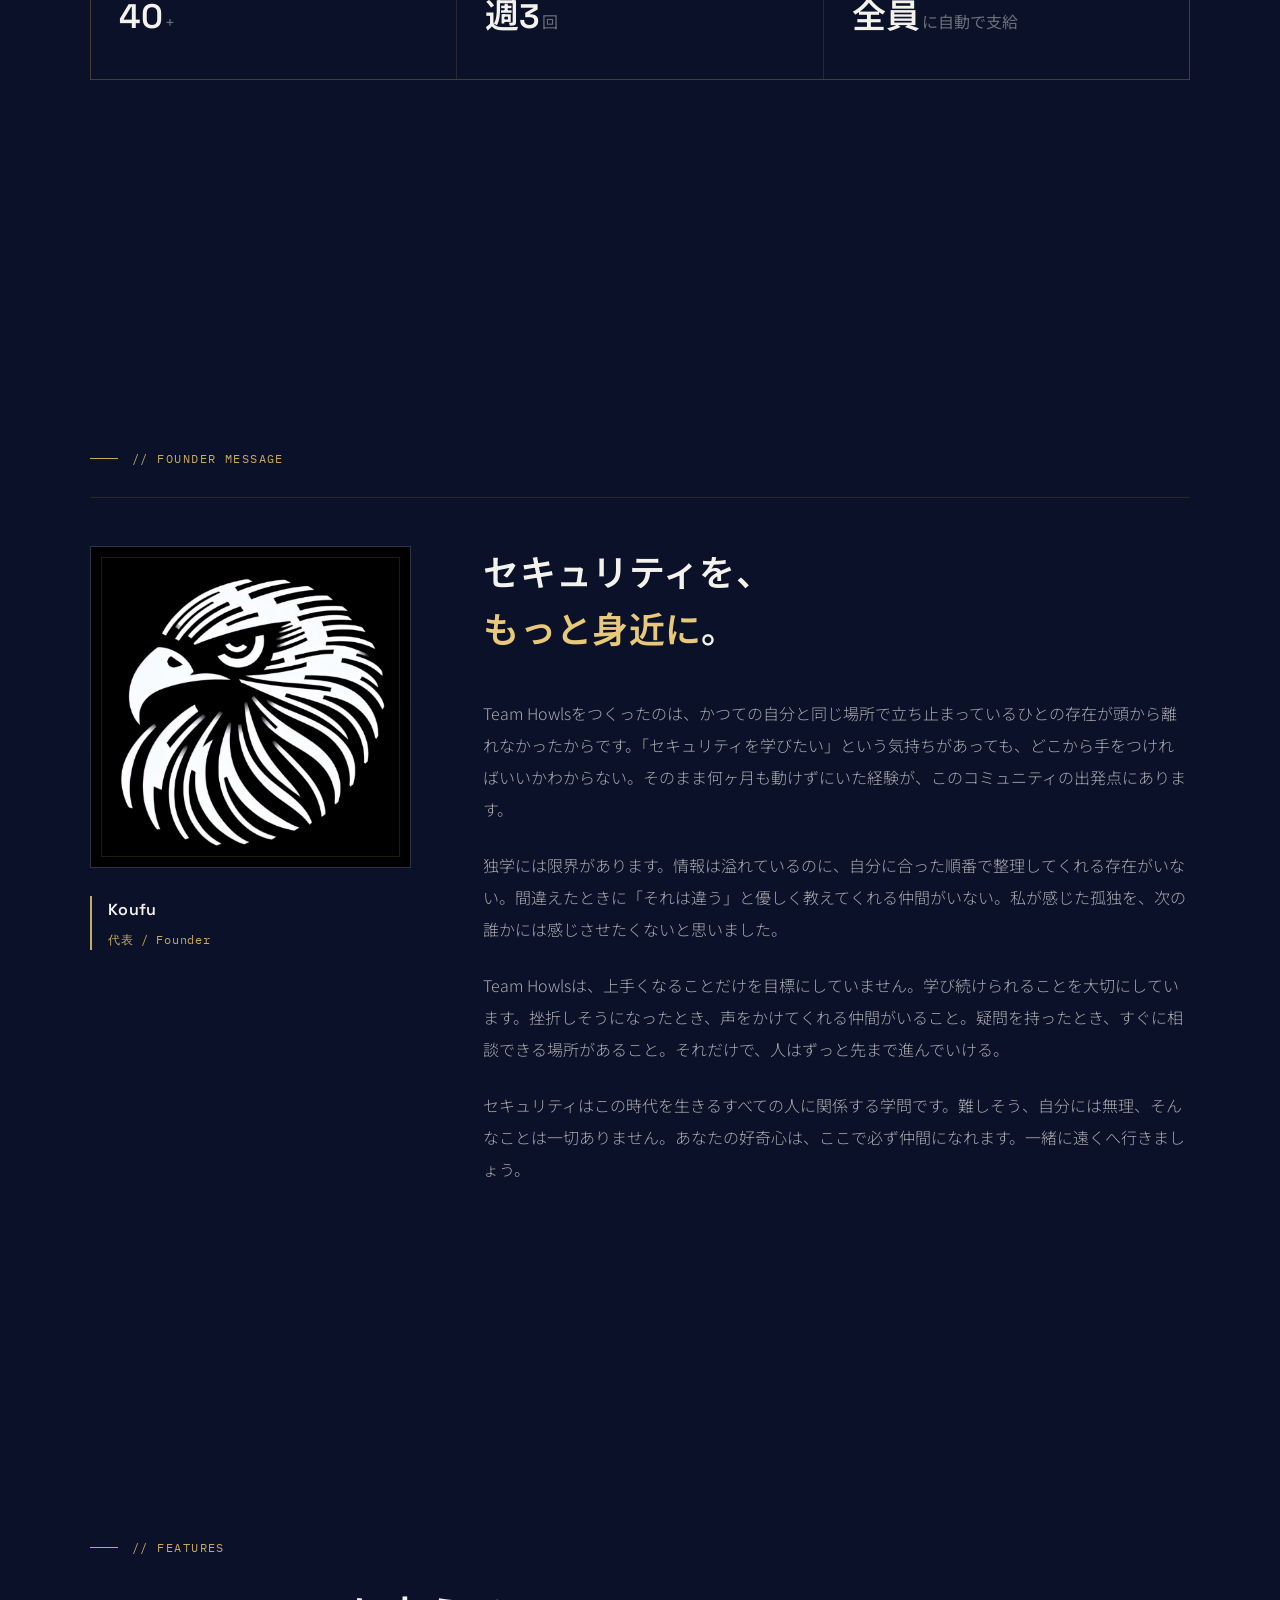
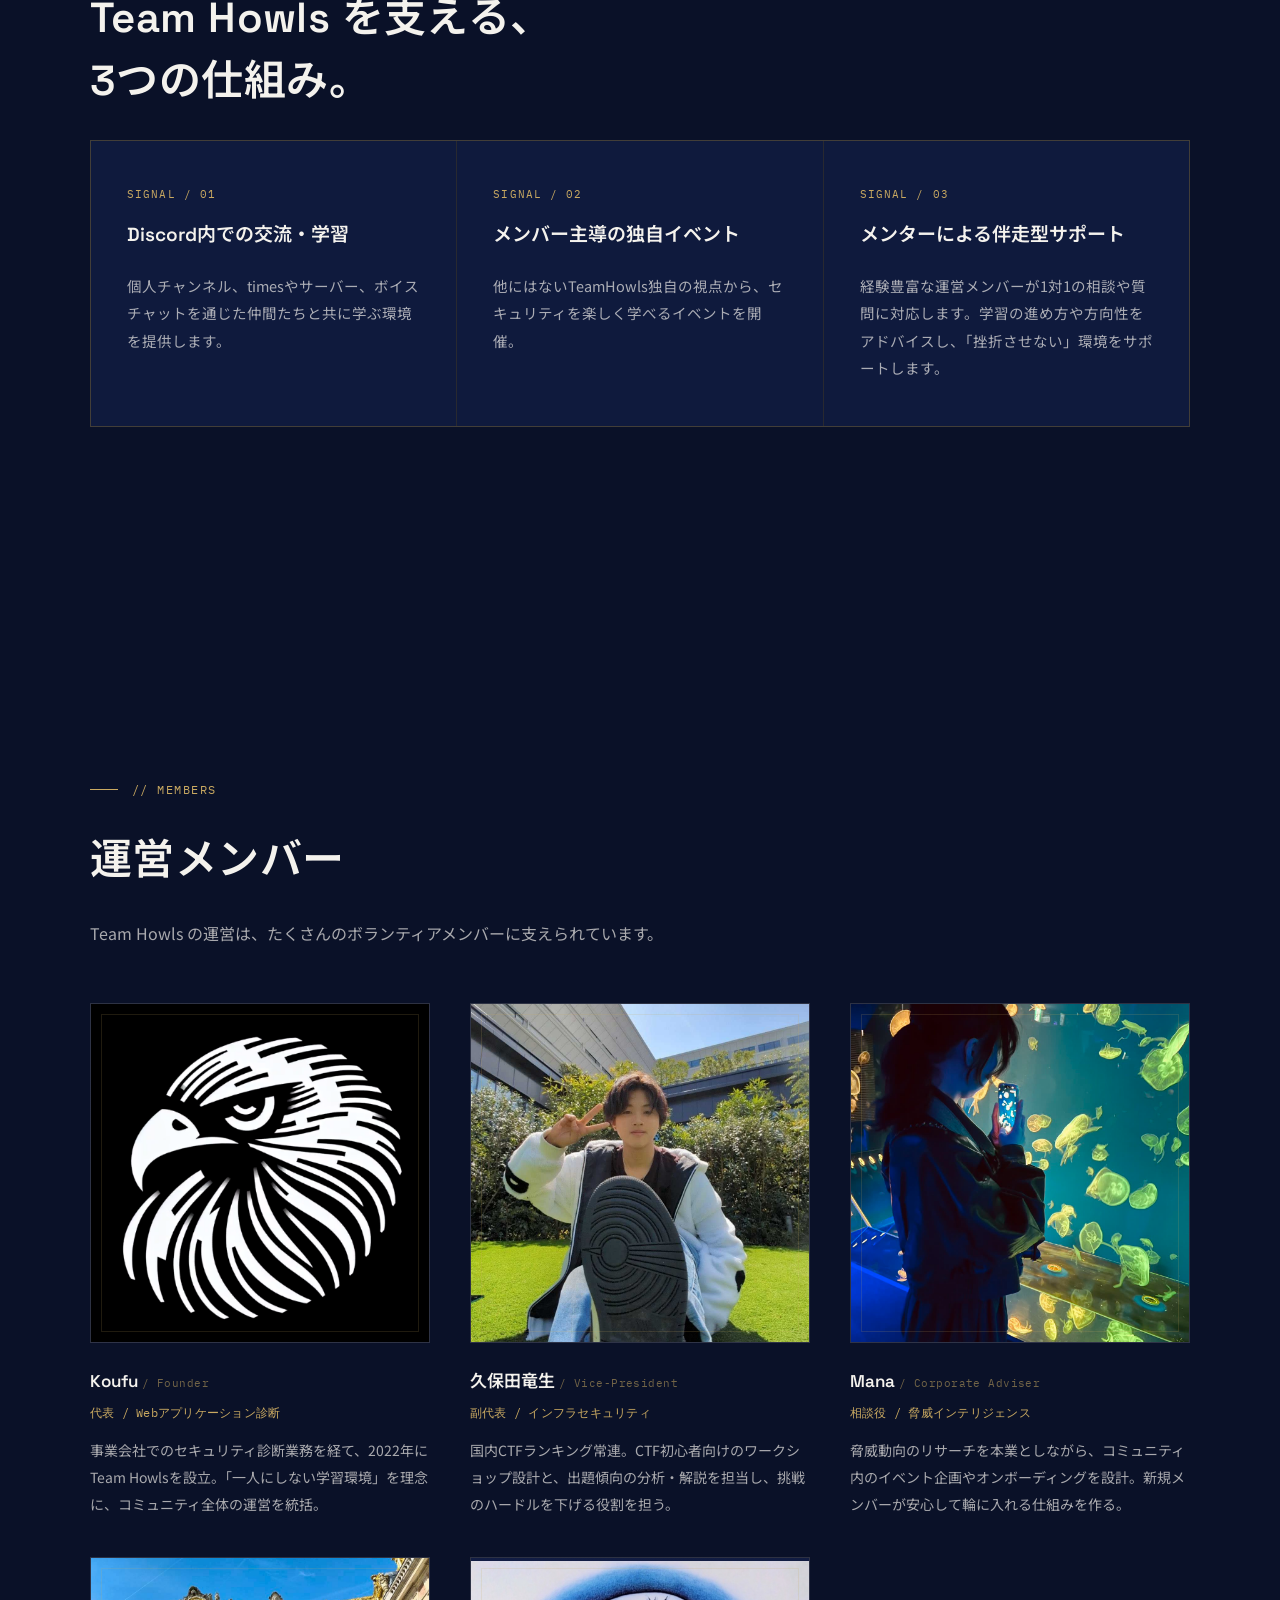
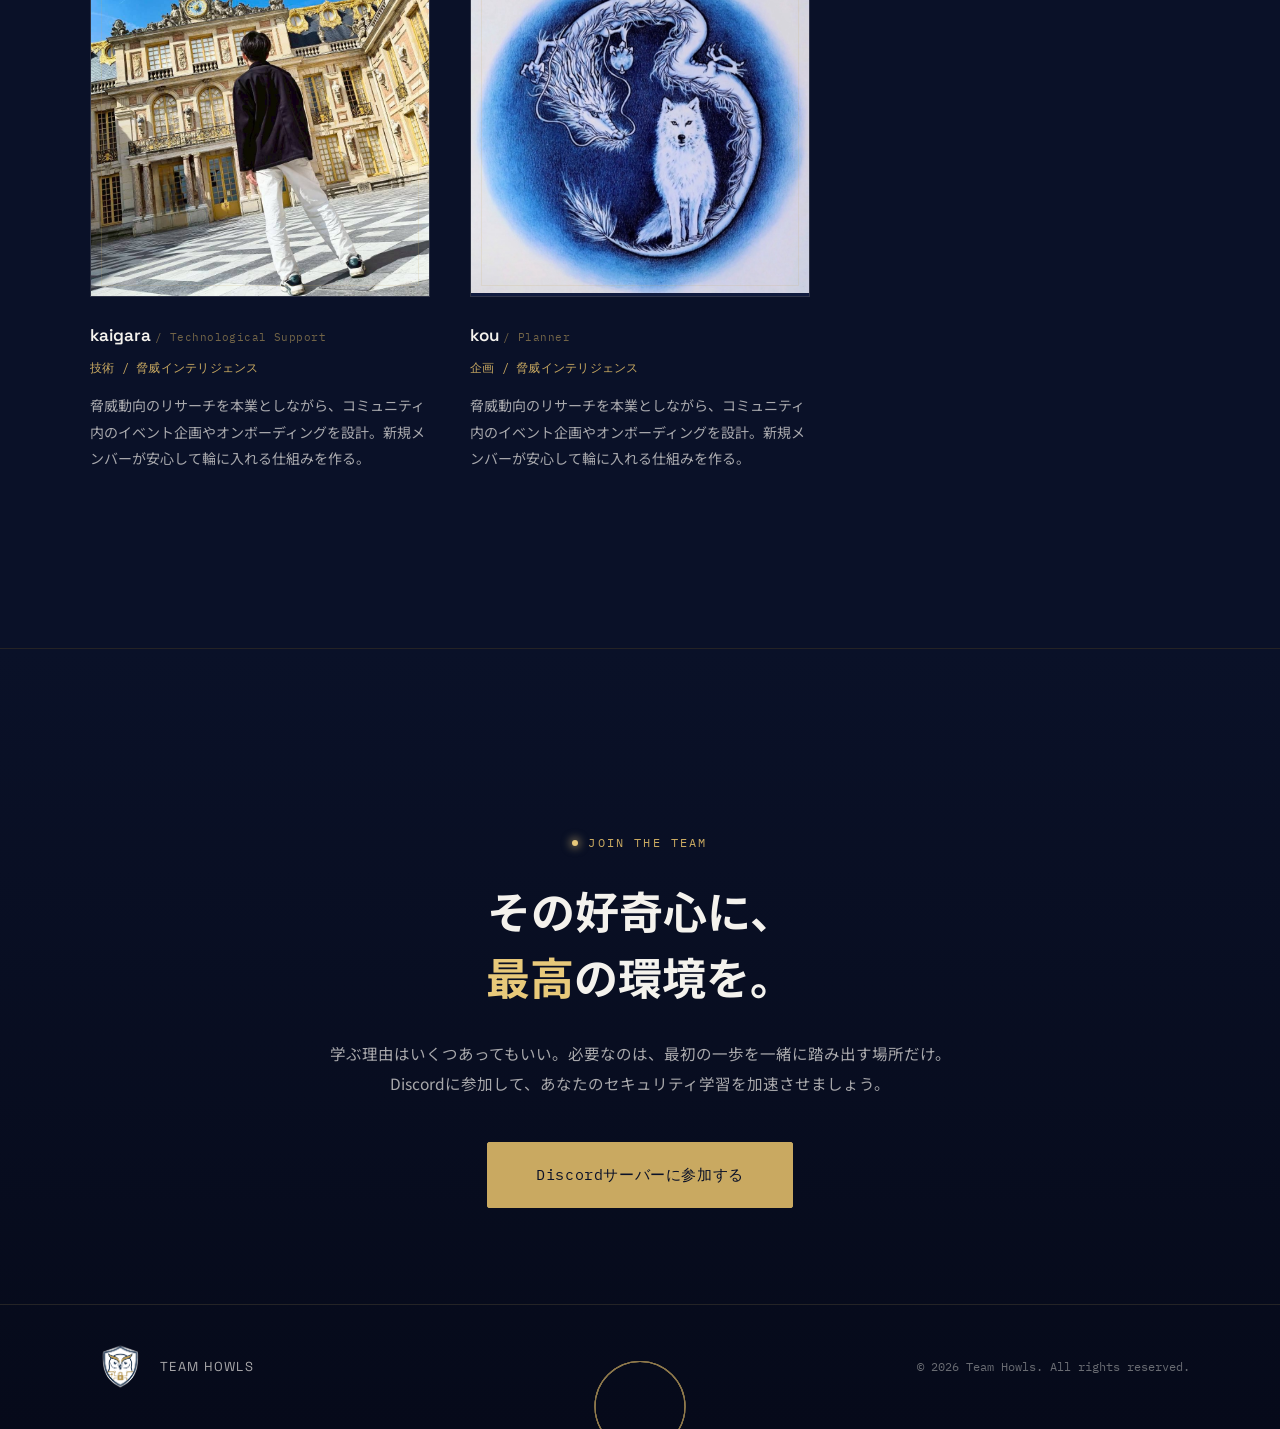
==== commit fb87a2c5: "メンバー写真を追加" ====
--- a/new.index.html
+++ b/new.index.html
@@ -8,6 +8,8 @@
     <link rel="preconnect" href="https://fonts.gstatic.com" crossorigin>
     <link href="https://fonts.googleapis.com/css2?family=Space+Grotesk:wght@400;500;600;700&family=IBM+Plex+Mono:wght@400;500&family=Noto+Sans+JP:wght@300;400;500;700&display=swap" rel="stylesheet">
     <link rel="stylesheet" href="css/new.style.css">
+
+    <link rel="icon" href="img/favicon.ico" sizes="any">
   </head>
 <body>
 
@@ -255,10 +257,12 @@
 
       <article class="member-card">
         <div class="member-photo" aria-hidden="true">
-          <span class="photo-placeholder">PHOTO</span>
-        </div>
-        <h3 class="member-name">Member Name <span class="member-en">/ CTF Lead</span></h3>
-        <p class="member-role">CTF統括 / インフラセキュリティ</p>
+          <span class="photo-placeholder">
+            <img src="img/HP_ryuki.png" alt="ryuki">
+          </span>
+        </div>
+        <h3 class="member-name">久保田竜生 <span class="member-en">/ Vice-President</span></h3>
+        <p class="member-role">副代表 / インフラセキュリティ</p>
         <p class="member-bio">
           国内CTFランキング常連。CTF初心者向けのワークショップ設計と、出題傾向の分析・解説を担当し、挑戦のハードルを下げる役割を担う。
         </p>
@@ -266,10 +270,38 @@
 
       <article class="member-card">
         <div class="member-photo" aria-hidden="true">
-          <span class="photo-placeholder">PHOTO</span>
-        </div>
-        <h3 class="member-name">Member Name <span class="member-en">/ Community</span></h3>
-        <p class="member-role">コミュニティ運営 / 脅威インテリジェンス</p>
+          <span class="photo-placeholder">
+            <img src="img/HP_mana.png" alt="Mana">
+          </span>
+        </div>
+        <h3 class="member-name">Mana <span class="member-en">/ Corporate Adviser</span></h3>
+        <p class="member-role">相談役 / 脅威インテリジェンス</p>
+        <p class="member-bio">
+          脅威動向のリサーチを本業としながら、コミュニティ内のイベント企画やオンボーディングを設計。新規メンバーが安心して輪に入れる仕組みを作る。
+        </p>
+      </article>
+
+      <article class="member-card">
+        <div class="member-photo" aria-hidden="true">
+          <span class="photo-placeholder">
+            <img src="img/HP_kaigara.png" alt="kaigara">
+          </span>
+        </div>
+        <h3 class="member-name">kaigara <span class="member-en">/ Technological Support</span></h3>
+        <p class="member-role">技術 / 脅威インテリジェンス</p>
+        <p class="member-bio">
+          脅威動向のリサーチを本業としながら、コミュニティ内のイベント企画やオンボーディングを設計。新規メンバーが安心して輪に入れる仕組みを作る。
+        </p>
+      </article>
+
+      <article class="member-card">
+        <div class="member-photo" aria-hidden="true">
+          <span class="photo-placeholder">
+            <img src="img/HP_kou.png" alt="kou">
+          </span>
+        </div>
+        <h3 class="member-name">kou <span class="member-en">/ Planner</span></h3>
+        <p class="member-role">企画 / 脅威インテリジェンス</p>
         <p class="member-bio">
           脅威動向のリサーチを本業としながら、コミュニティ内のイベント企画やオンボーディングを設計。新規メンバーが安心して輪に入れる仕組みを作る。
         </p>
@@ -298,7 +330,7 @@
     <p class="cta-desc">
       学ぶ理由はいくつあってもいい。必要なのは、最初の一歩を一緒に踏み出す場所だけ。Discordに参加して、あなたのセキュリティ学習を加速させましょう。
     </p>
-    <a href="#" class="btn btn-primary btn-large">Discordサーバーに参加する</a>
+    <a href="https://discord.gg/rrkC6AbZeg" target="_blank" rel="noopener noreferrer" class="btn btn-primary btn-large">Discordサーバーに参加する</a>
   </div>
 
   <div class="footer-bottom">
--- a/css/new.style.css
+++ b/css/new.style.css
@@ -481,13 +481,23 @@
   justify-content: center;
   margin-bottom: 24px;
   position: relative;
-}
+  overflow: hidden;
+}
+
+.member-photo img {
+  width: 100%;
+  height: 100%;
+  object-fit: cover;
+  object-position: center top;
+}
+
 .member-photo::before {
   content: "";
   position: absolute;
   inset: 10px;
   border: 1px solid var(--line);
 }
+
 .photo-placeholder {
   font-family: var(--font-mono);
   font-size: 11px;
@@ -501,6 +511,7 @@
   color: var(--white);
   margin-bottom: 6px;
 }
+
 .member-en {
   font-family: var(--font-mono);
   font-size: 11px;
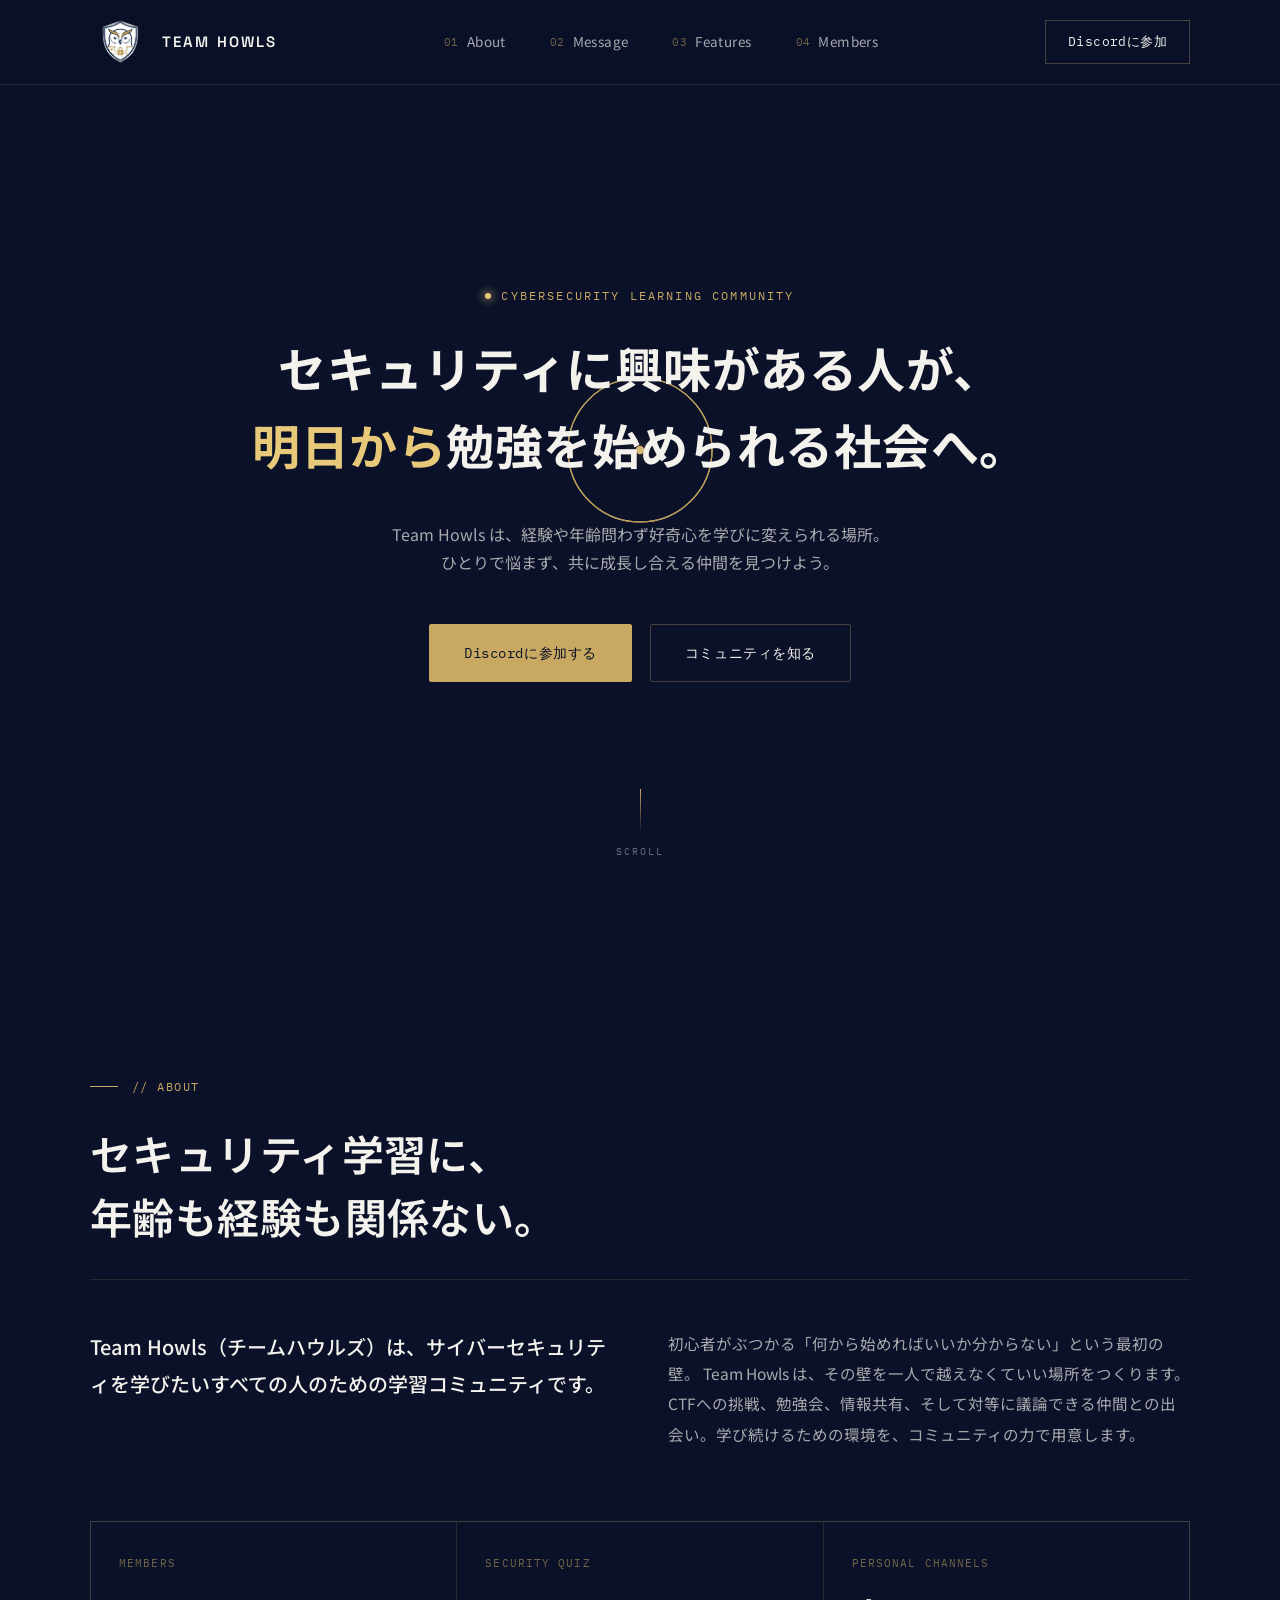
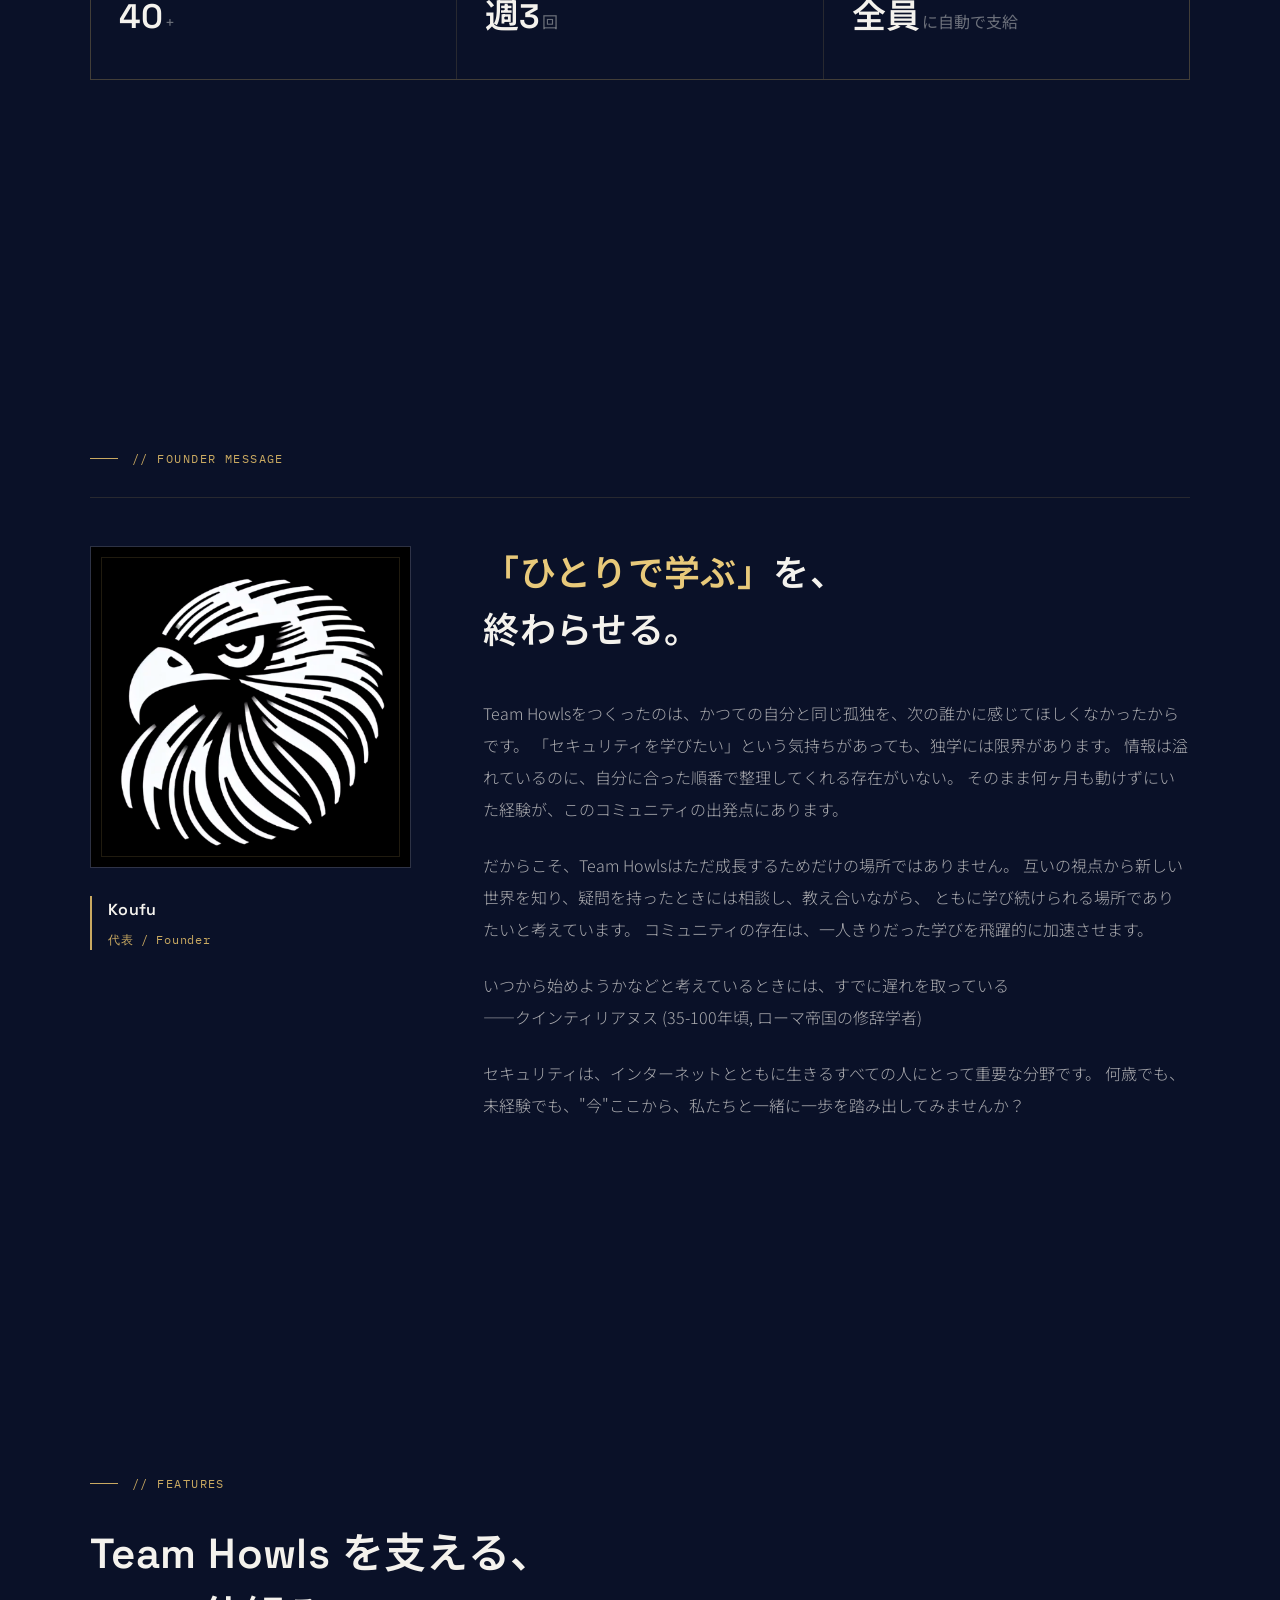
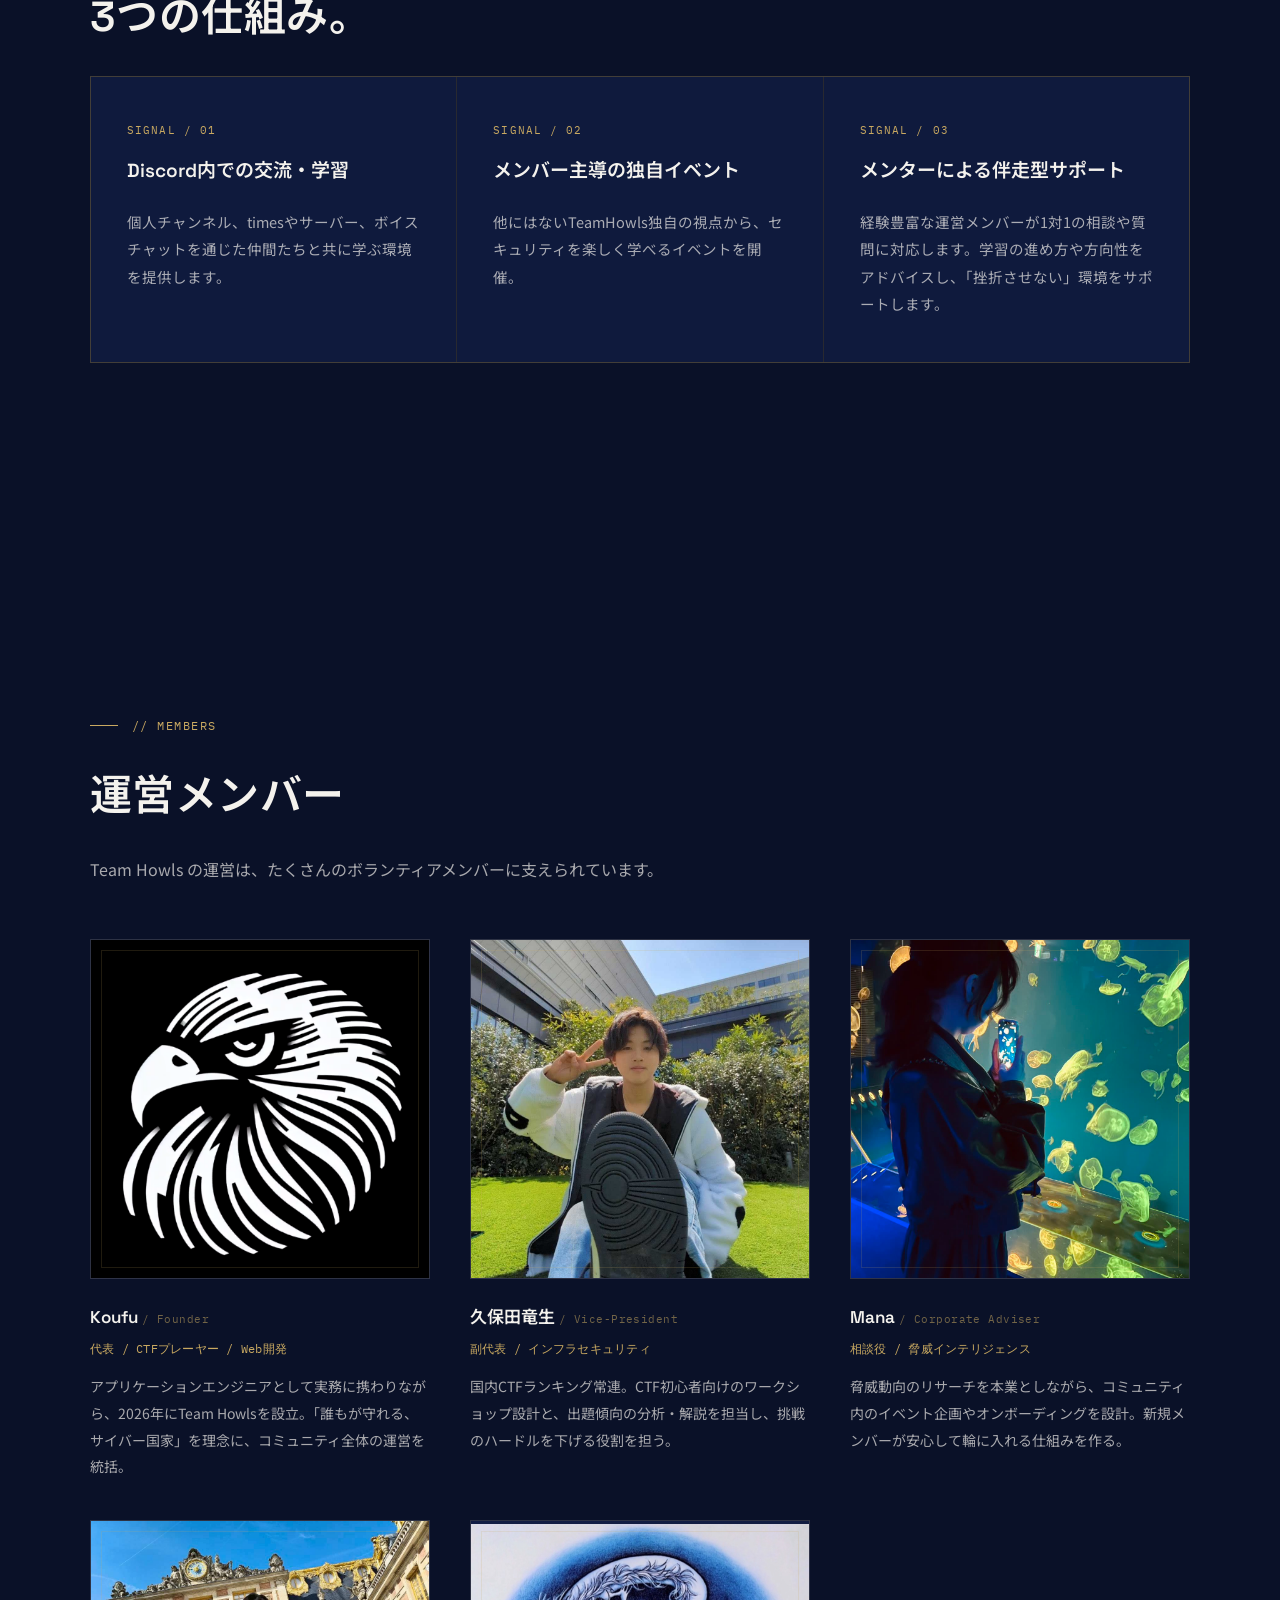
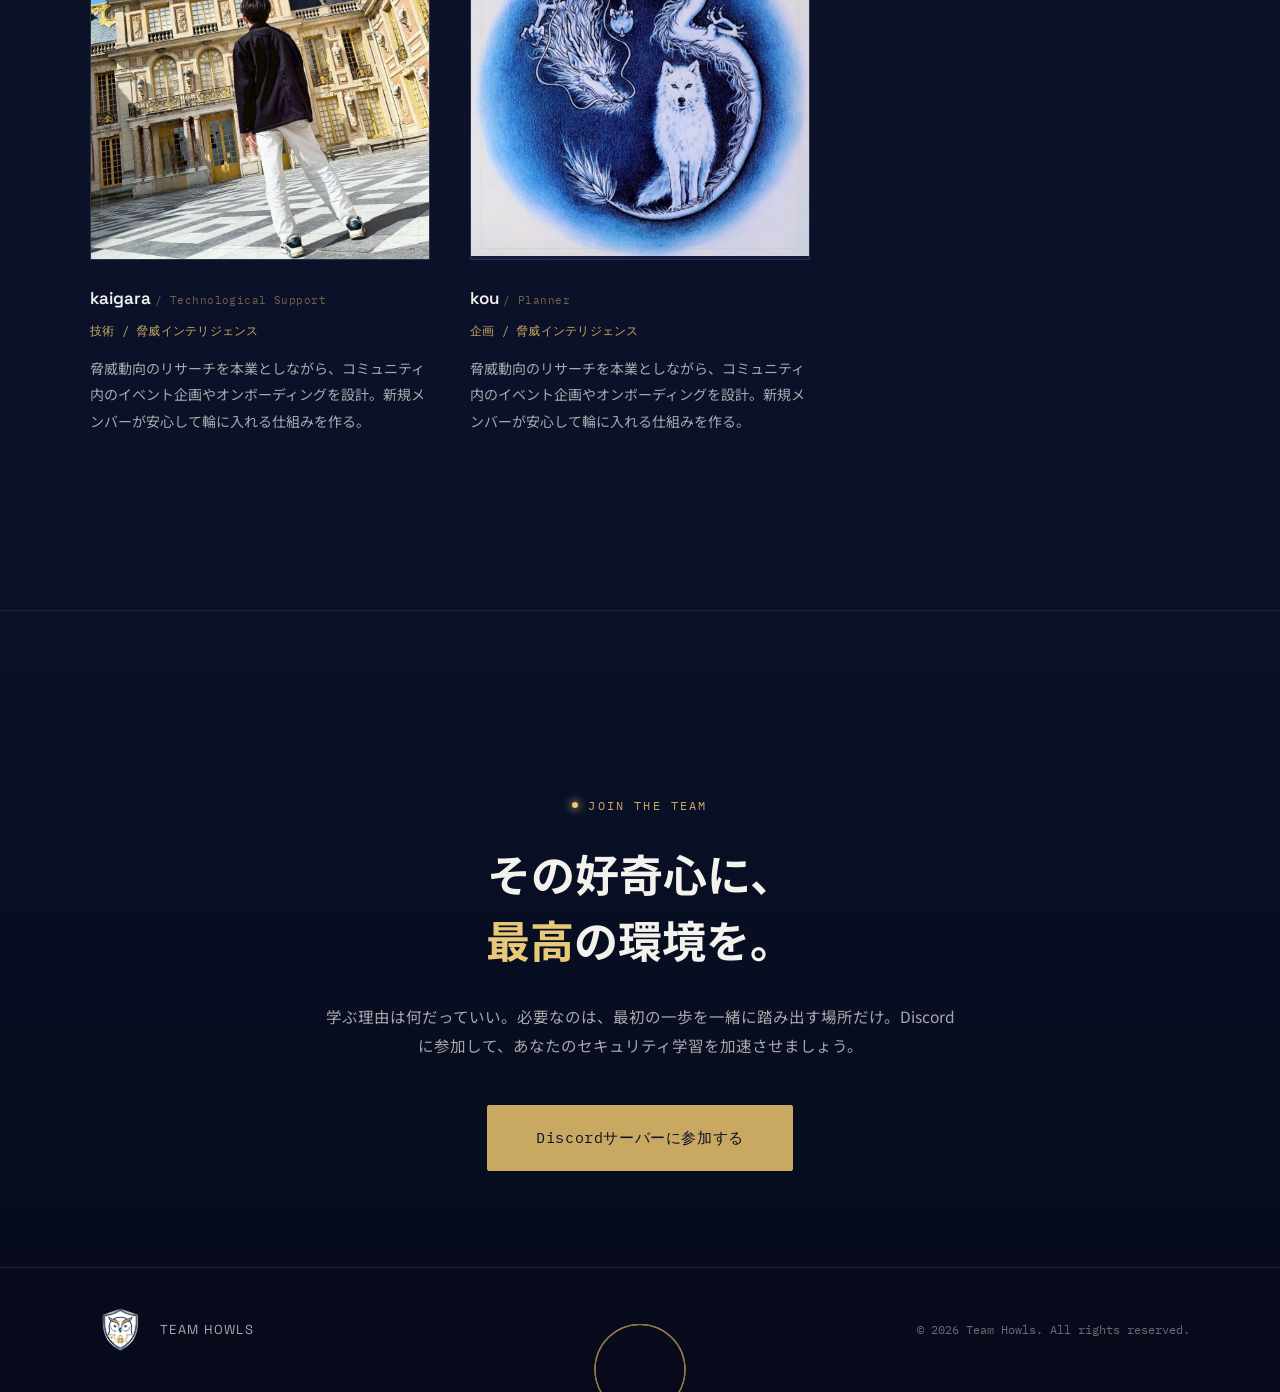
==== commit 980703bc: "代表挨拶など、文言の修正" ====
--- a/new.index.html
+++ b/new.index.html
@@ -63,8 +63,8 @@
       <span class="accent-gold">明日から</span>勉強を始められる社会へ。
     </h1>
     <p class="hero-sub">
-      Team Howls は、好奇心を学びに変える者たちが集う場所。<br class="br-pc">
-      独りで悩む夜を終わらせ、共に成長し合える仲間を見つけよう。
+      Team Howls は、経験や年齢問わず好奇心を学びに変えられる場所。<br class="br-pc">
+      ひとりで悩まず、共に成長し合える仲間を見つけよう。
     </p>
     <div class="hero-actions">
       <a href="#join" class="btn btn-primary">Discordに参加する</a>
@@ -154,22 +154,27 @@
       <div class="founder-content">
 
         <h2 class="founder-heading">
-          セキュリティを、<br>
-          <span class="accent-gold">もっと身近に</span>。
+          <span class="accent-gold">「ひとりで学ぶ」</span>を、<br>終わらせる。
         </h2>
 
         <div class="founder-body">
           <p>
-            Team Howlsをつくったのは、かつての自分と同じ場所で立ち止まっているひとの存在が頭から離れなかったからです。「セキュリティを学びたい」という気持ちがあっても、どこから手をつければいいかわからない。そのまま何ヶ月も動けずにいた経験が、このコミュニティの出発点にあります。
+            Team Howlsをつくったのは、かつての自分と同じ孤独を、次の誰かに感じてほしくなかったからです。
+            「セキュリティを学びたい」という気持ちがあっても、独学には限界があります。
+            情報は溢れているのに、自分に合った順番で整理してくれる存在がいない。
+            そのまま何ヶ月も動けずにいた経験が、このコミュニティの出発点にあります。
           </p>
           <p>
-            独学には限界があります。情報は溢れているのに、自分に合った順番で整理してくれる存在がいない。間違えたときに「それは違う」と優しく教えてくれる仲間がいない。私が感じた孤独を、次の誰かには感じさせたくないと思いました。
+            だからこそ、Team Howlsはただ成長するためだけの場所ではありません。
+            互いの視点から新しい世界を知り、疑問を持ったときには相談し、教え合いながら、
+            ともに学び続けられる場所でありたいと考えています。
+            コミュニティの存在は、一人きりだった学びを飛躍的に加速させます。
           </p>
+          <p>いつから始めようかなどと考えているときには、すでに遅れを取っている<br>
+――クインティリアヌス (35-100年頃, ローマ帝国の修辞学者)</p>
           <p>
-            Team Howlsは、上手くなることだけを目標にしていません。学び続けられることを大切にしています。挫折しそうになったとき、声をかけてくれる仲間がいること。疑問を持ったとき、すぐに相談できる場所があること。それだけで、人はずっと先まで進んでいける。
-          </p>
-          <p>
-            セキュリティはこの時代を生きるすべての人に関係する学問です。難しそう、自分には無理、そんなことは一切ありません。あなたの好奇心は、ここで必ず仲間になれます。一緒に遠くへ行きましょう。
+            セキュリティは、インターネットとともに生きるすべての人にとって重要な分野です。
+            何歳でも、未経験でも、"今"ここから、私たちと一緒に一歩を踏み出してみませんか？
           </p>
         </div>
       </div>
@@ -249,9 +254,9 @@
           </span>
         </div>
         <h3 class="member-name">Koufu <span class="member-en">/ Founder</span></h3>
-        <p class="member-role">代表 / Webアプリケーション診断</p>
-        <p class="member-bio">
-          事業会社でのセキュリティ診断業務を経て、2022年にTeam Howlsを設立。「一人にしない学習環境」を理念に、コミュニティ全体の運営を統括。
+        <p class="member-role">代表 / CTFプレーヤー / Web開発</p>
+        <p class="member-bio">
+          アプリケーションエンジニアとして実務に携わりながら、2026年にTeam Howlsを設立。「誰もが守れる、サイバー国家」を理念に、コミュニティ全体の運営を統括。
         </p>
       </article>
 
@@ -328,7 +333,7 @@
       <span class="accent-gold">最高</span>の環境を。
     </h2>
     <p class="cta-desc">
-      学ぶ理由はいくつあってもいい。必要なのは、最初の一歩を一緒に踏み出す場所だけ。Discordに参加して、あなたのセキュリティ学習を加速させましょう。
+      学ぶ理由は何だっていい。必要なのは、最初の一歩を一緒に踏み出す場所だけ。Discordに参加して、あなたのセキュリティ学習を加速させましょう。
     </p>
     <a href="https://discord.gg/rrkC6AbZeg" target="_blank" rel="noopener noreferrer" class="btn btn-primary btn-large">Discordサーバーに参加する</a>
   </div>
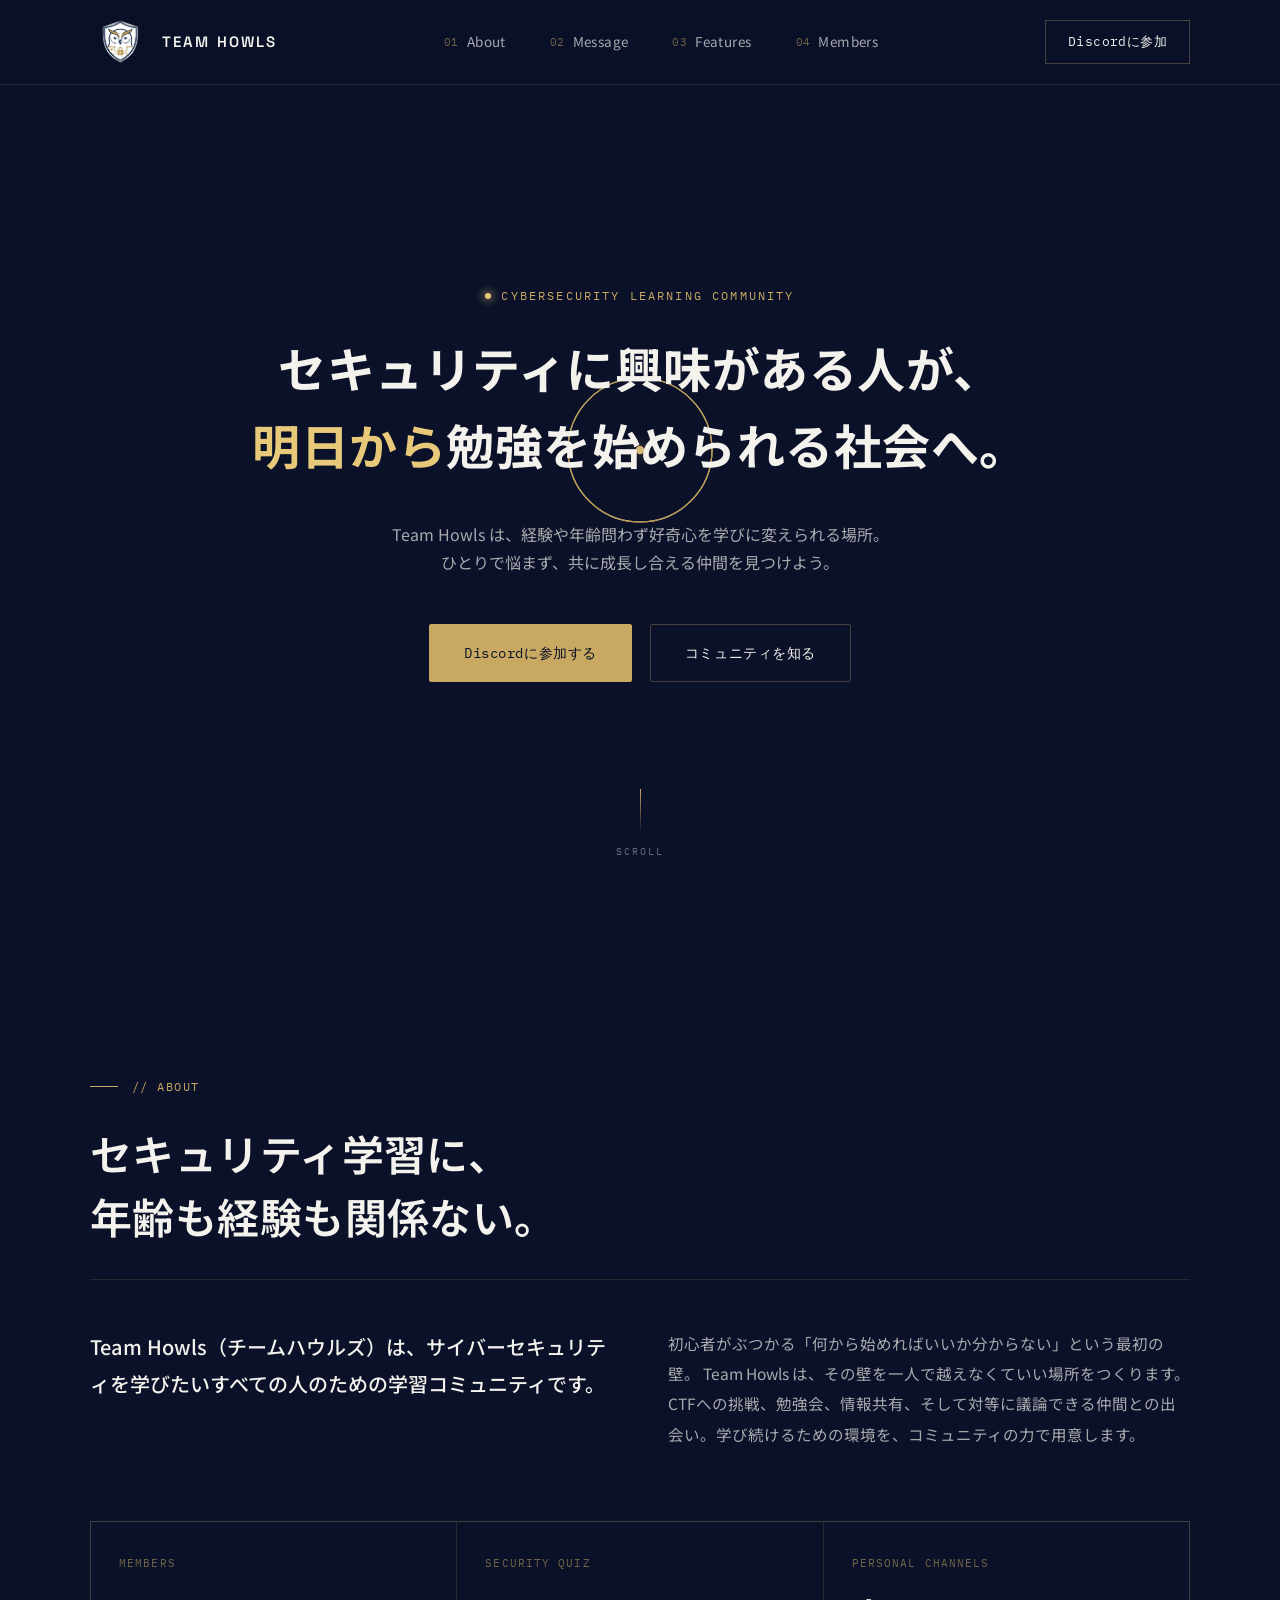
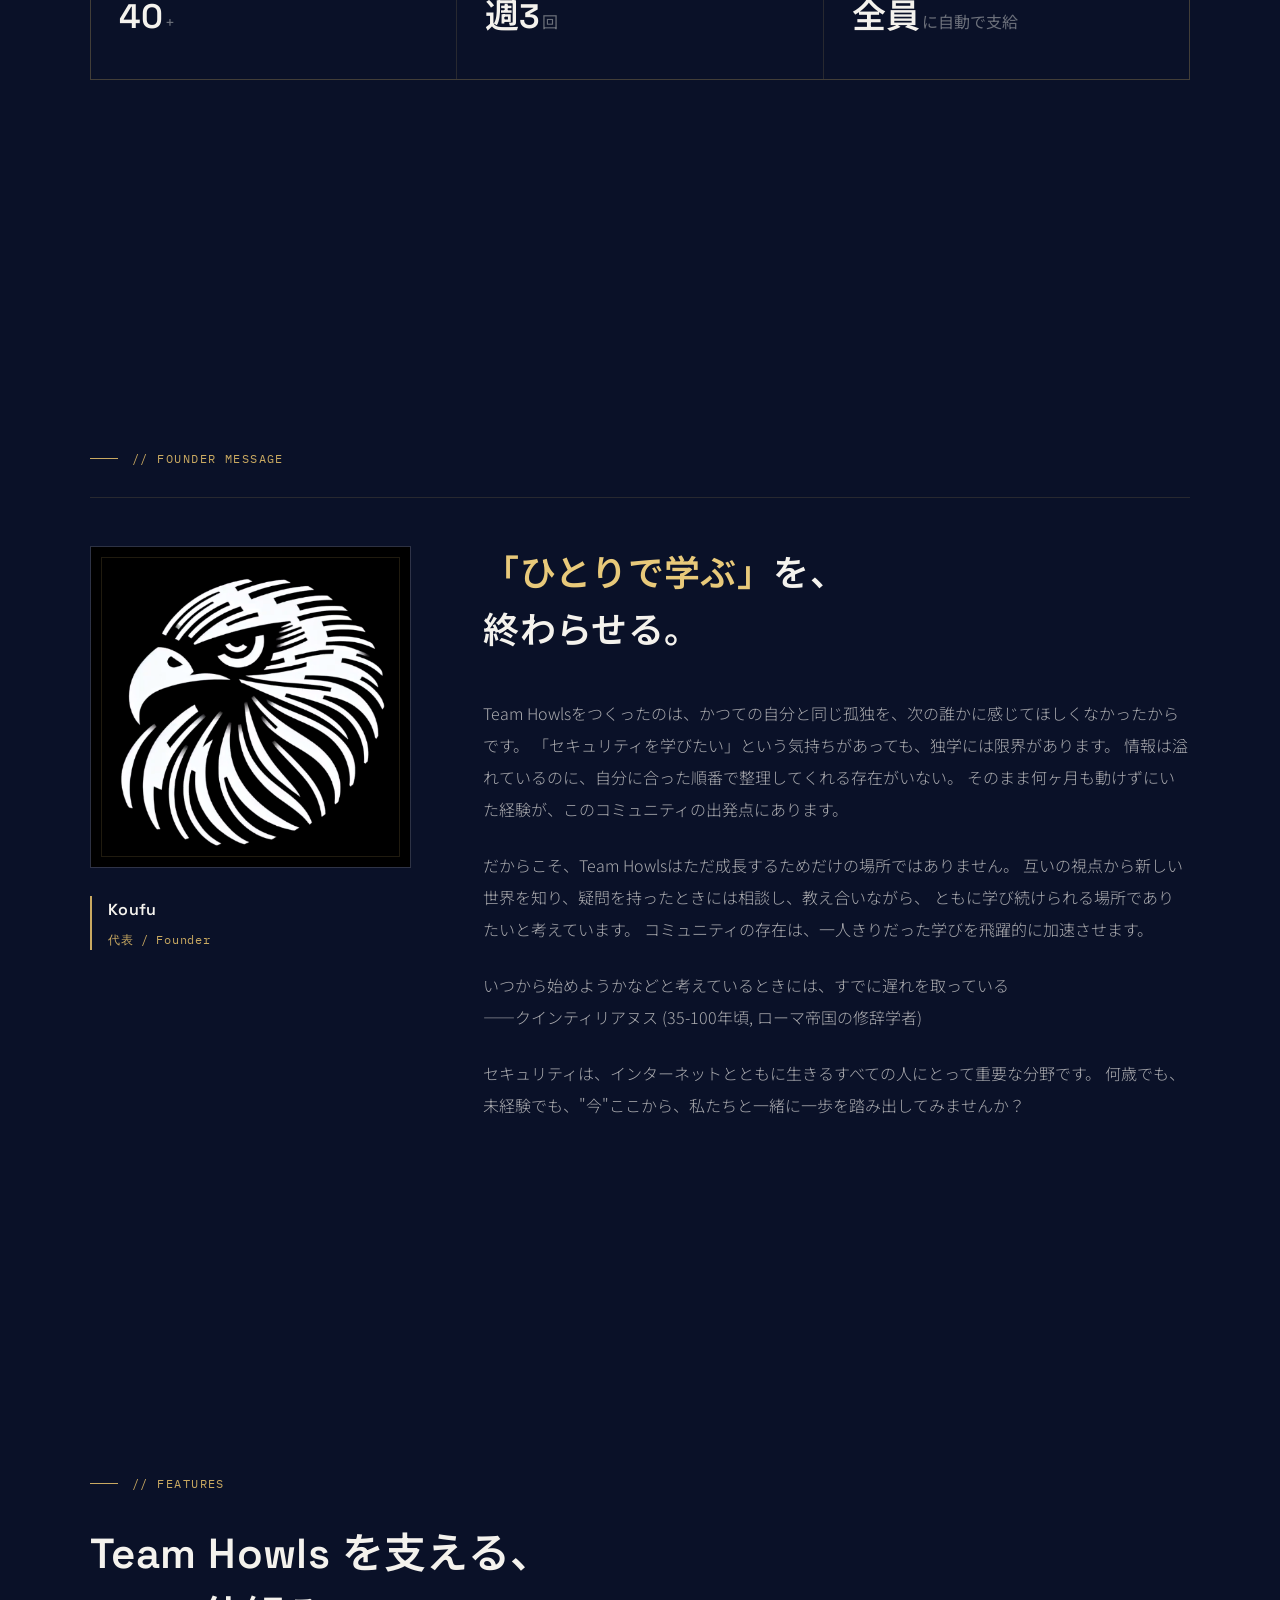
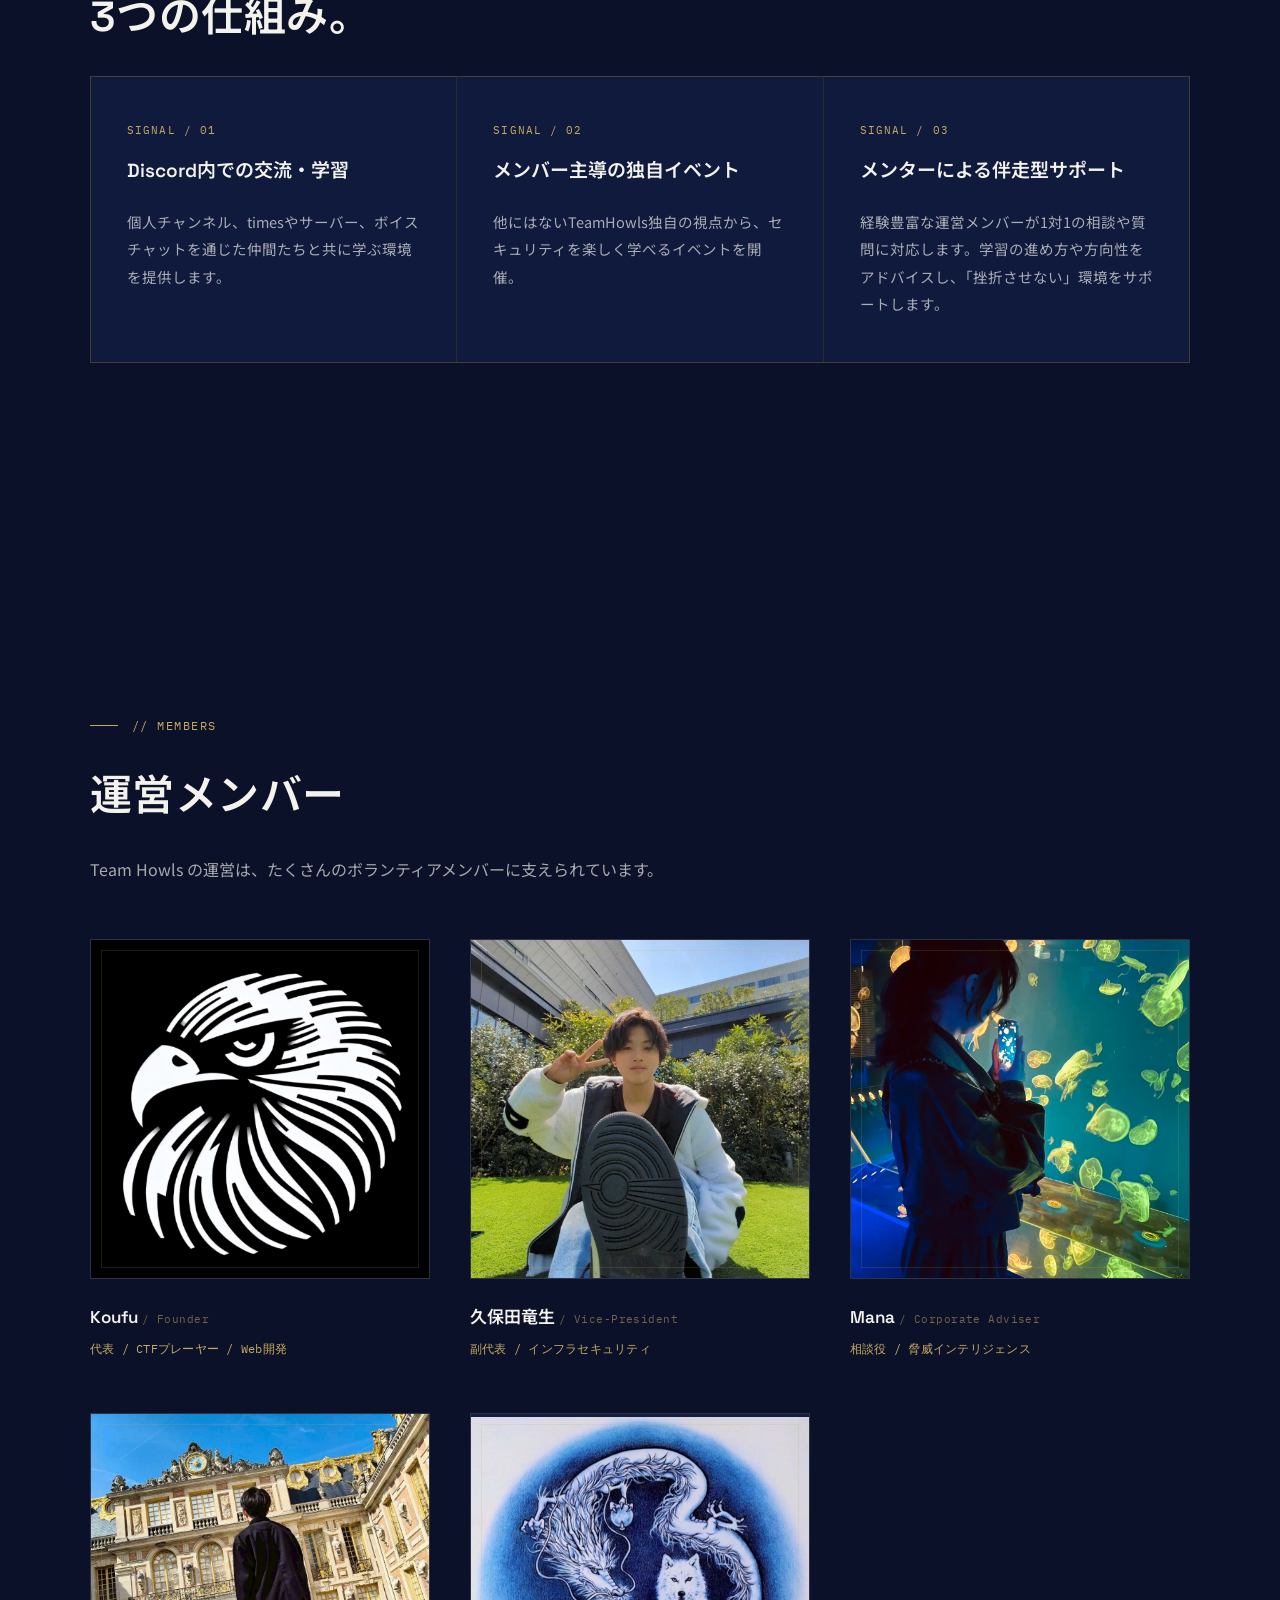
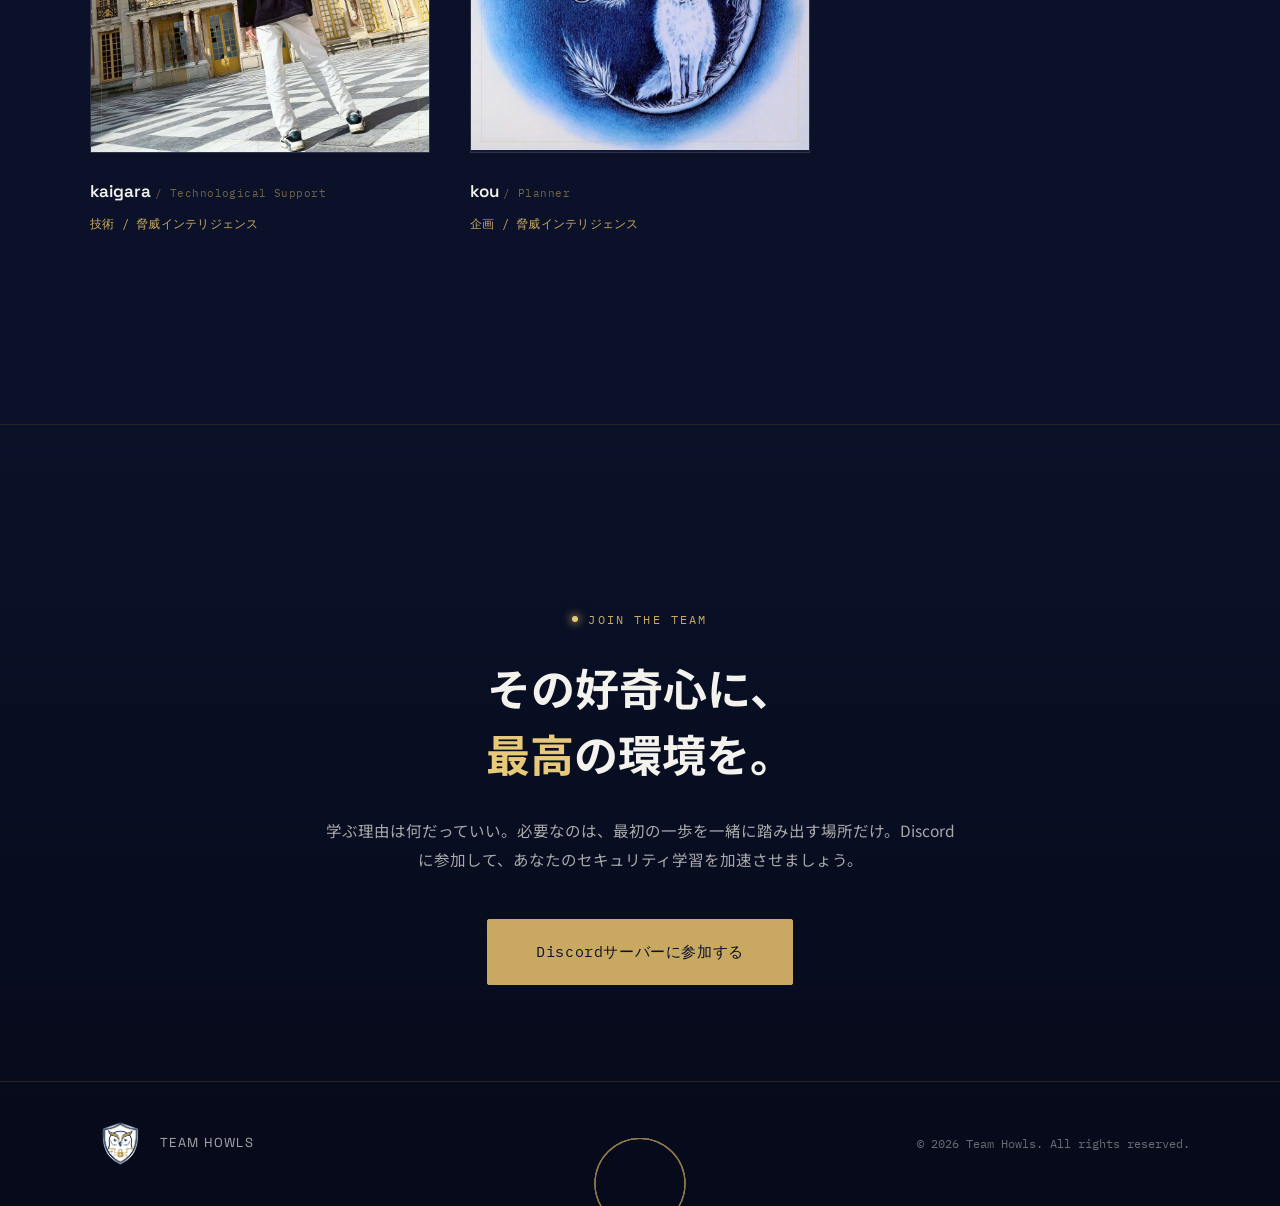
==== commit 6a3a879b: "Update new.index.html 運営メンバーの経歴を削除" ====
--- a/new.index.html
+++ b/new.index.html
@@ -255,9 +255,7 @@
         </div>
         <h3 class="member-name">Koufu <span class="member-en">/ Founder</span></h3>
         <p class="member-role">代表 / CTFプレーヤー / Web開発</p>
-        <p class="member-bio">
-          アプリケーションエンジニアとして実務に携わりながら、2026年にTeam Howlsを設立。「誰もが守れる、サイバー国家」を理念に、コミュニティ全体の運営を統括。
-        </p>
+       
       </article>
 
       <article class="member-card">
@@ -268,9 +266,7 @@
         </div>
         <h3 class="member-name">久保田竜生 <span class="member-en">/ Vice-President</span></h3>
         <p class="member-role">副代表 / インフラセキュリティ</p>
-        <p class="member-bio">
-          国内CTFランキング常連。CTF初心者向けのワークショップ設計と、出題傾向の分析・解説を担当し、挑戦のハードルを下げる役割を担う。
-        </p>
+       
       </article>
 
       <article class="member-card">
@@ -281,9 +277,7 @@
         </div>
         <h3 class="member-name">Mana <span class="member-en">/ Corporate Adviser</span></h3>
         <p class="member-role">相談役 / 脅威インテリジェンス</p>
-        <p class="member-bio">
-          脅威動向のリサーチを本業としながら、コミュニティ内のイベント企画やオンボーディングを設計。新規メンバーが安心して輪に入れる仕組みを作る。
-        </p>
+        
       </article>
 
       <article class="member-card">
@@ -294,9 +288,7 @@
         </div>
         <h3 class="member-name">kaigara <span class="member-en">/ Technological Support</span></h3>
         <p class="member-role">技術 / 脅威インテリジェンス</p>
-        <p class="member-bio">
-          脅威動向のリサーチを本業としながら、コミュニティ内のイベント企画やオンボーディングを設計。新規メンバーが安心して輪に入れる仕組みを作る。
-        </p>
+        
       </article>
 
       <article class="member-card">
@@ -307,9 +299,7 @@
         </div>
         <h3 class="member-name">kou <span class="member-en">/ Planner</span></h3>
         <p class="member-role">企画 / 脅威インテリジェンス</p>
-        <p class="member-bio">
-          脅威動向のリサーチを本業としながら、コミュニティ内のイベント企画やオンボーディングを設計。新規メンバーが安心して輪に入れる仕組みを作る。
-        </p>
+       
       </article>
 
     </div>
